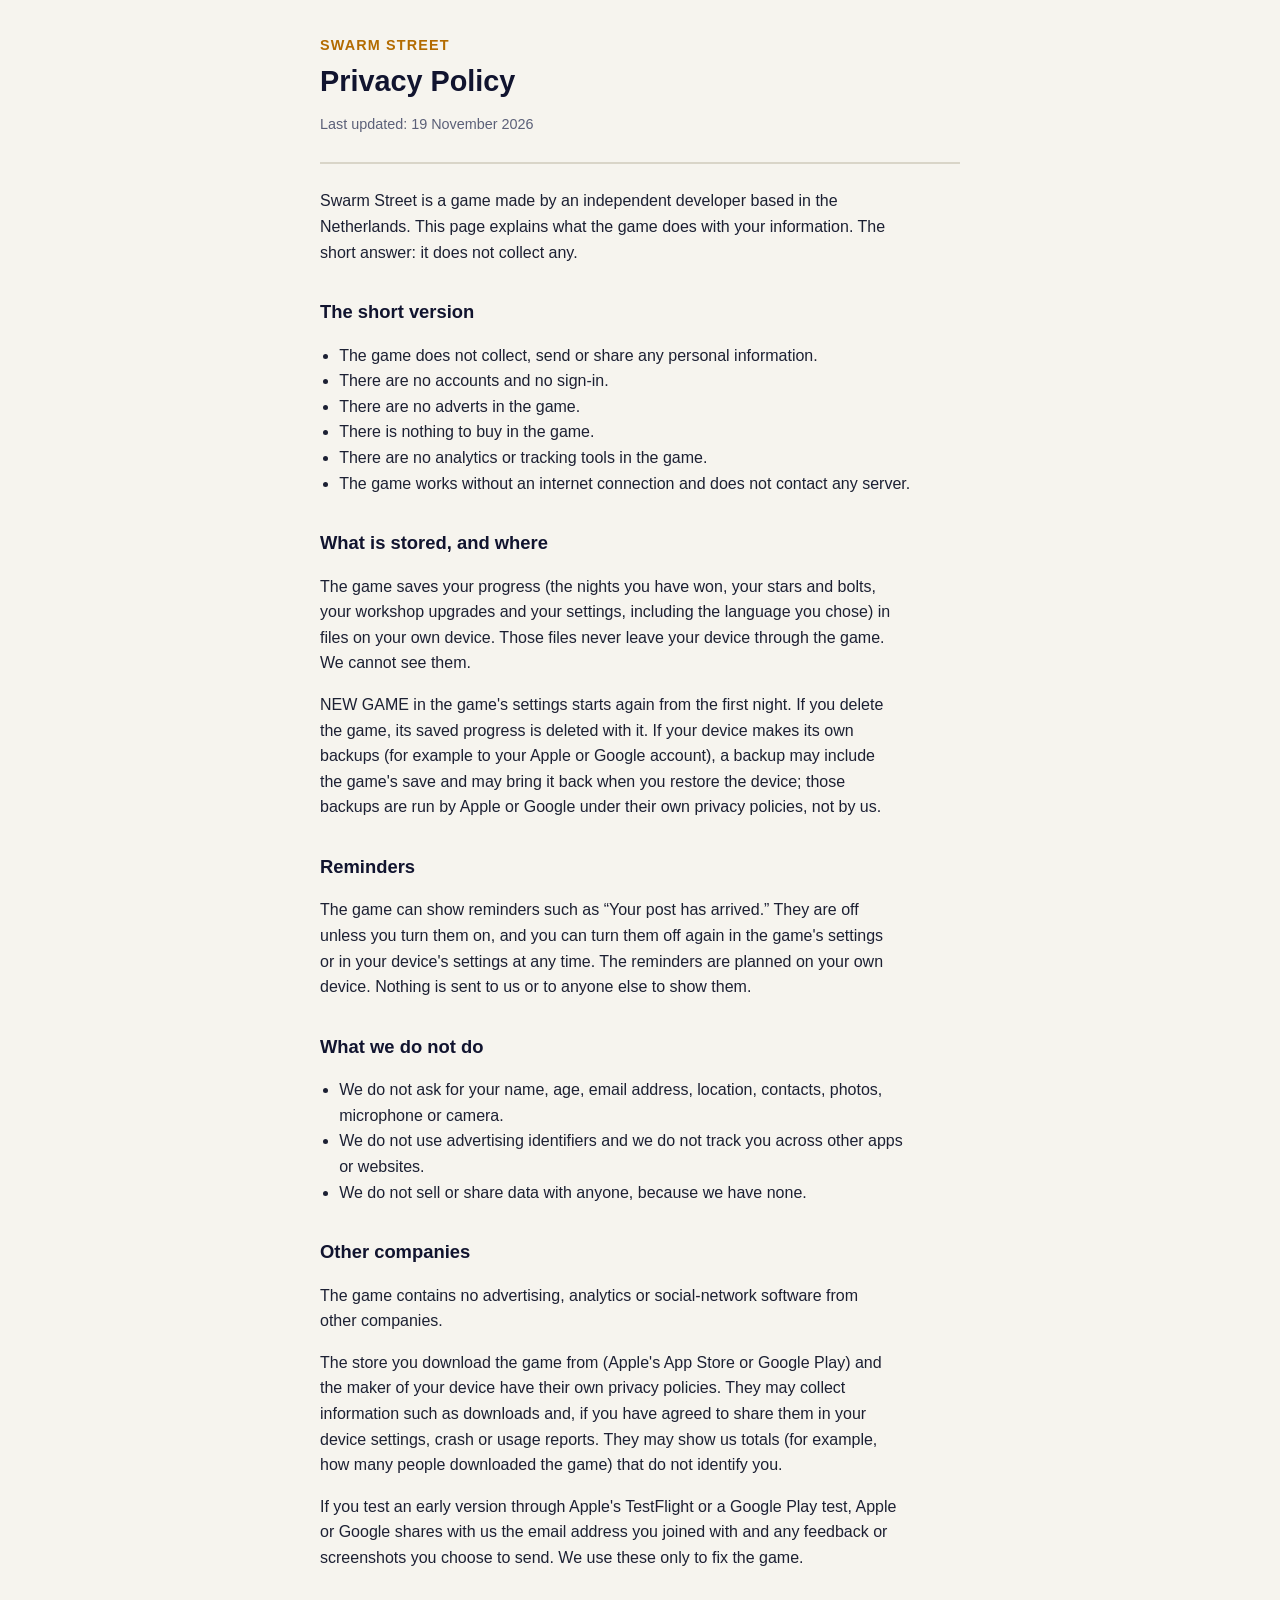
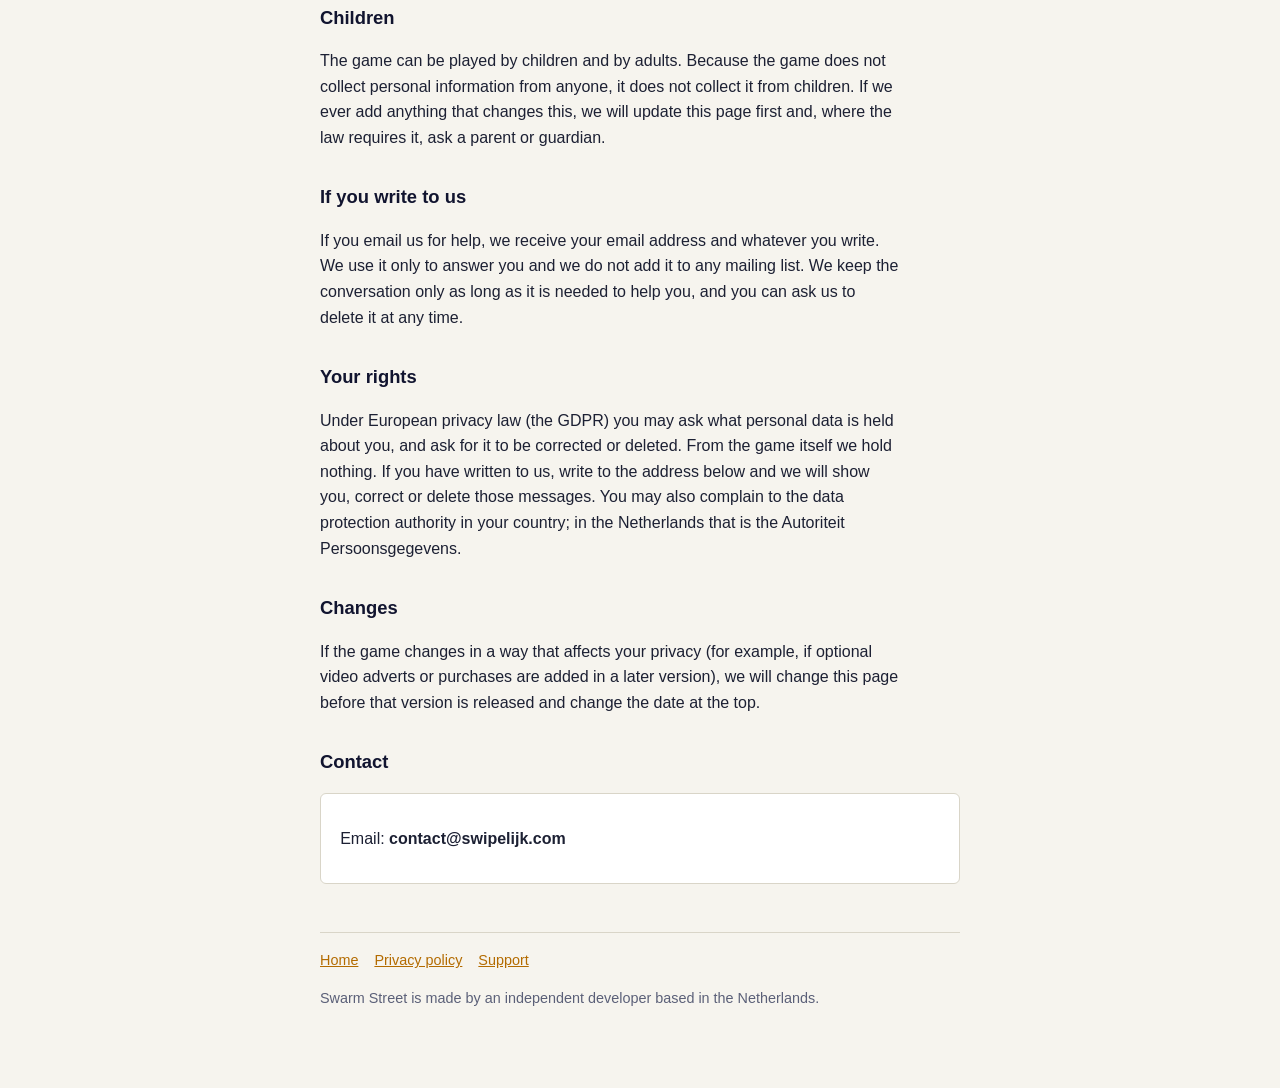
==== privacy/index.html @ 4a9d9e5a "Swarm Street: privacy policy and support pages Co-Authored-By: Claude Fable 5.2 <noreply@anthropic.c" ====
<!doctype html>
<html lang="en">
<head>
<meta charset="utf-8">
<meta name="viewport" content="width=device-width, initial-scale=1, viewport-fit=cover">
<title>Swarm Street: Privacy Policy</title>
<meta name="description" content="Privacy policy for the game Swarm Street. The game collects no personal information.">
<link rel="stylesheet" href="../style.css">
</head>
<body>
<main>
<header><a class="brand" href="../">Swarm Street</a>
<h1>Privacy Policy</h1>
<p class="meta">Last updated: 19 November 2026</p></header>
<p>Swarm Street is a game made by an independent developer based in the Netherlands. This page explains what the game does with your information. The short answer: it does not collect any.</p>

<h2>The short version</h2>
<ul>
<li>The game does not collect, send or share any personal information.</li>
<li>There are no accounts and no sign-in.</li>
<li>There are no adverts in the game.</li>
<li>There is nothing to buy in the game.</li>
<li>There are no analytics or tracking tools in the game.</li>
<li>The game works without an internet connection and does not contact any server.</li>
</ul>

<h2>What is stored, and where</h2>
<p>The game saves your progress (the nights you have won, your stars and bolts, your workshop upgrades and your settings, including the language you chose) in files on your own device. Those files never leave your device through the game. We cannot see them.</p>
<p>NEW GAME in the game's settings starts again from the first night. If you delete the game, its saved progress is deleted with it. If your device makes its own backups (for example to your Apple or Google account), a backup may include the game's save and may bring it back when you restore the device; those backups are run by Apple or Google under their own privacy policies, not by us.</p>

<h2>Reminders</h2>
<p>The game can show reminders such as &ldquo;Your post has arrived.&rdquo; They are off unless you turn them on, and you can turn them off again in the game's settings or in your device's settings at any time. The reminders are planned on your own device. Nothing is sent to us or to anyone else to show them.</p>

<h2>What we do not do</h2>
<ul>
<li>We do not ask for your name, age, email address, location, contacts, photos, microphone or camera.</li>
<li>We do not use advertising identifiers and we do not track you across other apps or websites.</li>
<li>We do not sell or share data with anyone, because we have none.</li>
</ul>

<h2>Other companies</h2>
<p>The game contains no advertising, analytics or social-network software from other companies.</p>
<p>The store you download the game from (Apple's App Store or Google Play) and the maker of your device have their own privacy policies. They may collect information such as downloads and, if you have agreed to share them in your device settings, crash or usage reports. They may show us totals (for example, how many people downloaded the game) that do not identify you.</p>
<p>If you test an early version through Apple's TestFlight or a Google Play test, Apple or Google shares with us the email address you joined with and any feedback or screenshots you choose to send. We use these only to fix the game.</p>

<h2>Children</h2>
<p>The game can be played by children and by adults. Because the game does not collect personal information from anyone, it does not collect it from children. If we ever add anything that changes this, we will update this page first and, where the law requires it, ask a parent or guardian.</p>

<h2>If you write to us</h2>
<p>If you email us for help, we receive your email address and whatever you write. We use it only to answer you and we do not add it to any mailing list. We keep the conversation only as long as it is needed to help you, and you can ask us to delete it at any time.</p>

<h2>Your rights</h2>
<p>Under European privacy law (the GDPR) you may ask what personal data is held about you, and ask for it to be corrected or deleted. From the game itself we hold nothing. If you have written to us, write to the address below and we will show you, correct or delete those messages. You may also complain to the data protection authority in your country; in the Netherlands that is the Autoriteit Persoonsgegevens.</p>

<h2>Changes</h2>
<p>If the game changes in a way that affects your privacy (for example, if optional video adverts or purchases are added in a later version), we will change this page before that version is released and change the date at the top.</p>

<h2>Contact</h2>
<div class="card"><p>Email: <span class="mail">contact@swipelijk.com</span></p></div>
<footer><nav><a href="../">Home</a><a href="../privacy/">Privacy policy</a><a href="../support/">Support</a></nav>
<p>Swarm Street is made by an independent developer based in the Netherlands.</p></footer>
</main>
</body>
</html>
---- style.css ----
:root{--bg:#f6f4ee;--fg:#1c2033;--muted:#5b6078;--card:#ffffff;--line:#d9d5c8;--accent:#b36b00;--head:#11142f}
@media (prefers-color-scheme:dark){:root{--bg:#11142f;--fg:#ece8dc;--muted:#a7abc4;--card:#191d40;--line:#313e6e;--accent:#fdbb02;--head:#ece8dc;color-scheme:dark}}
*{box-sizing:border-box}
body{margin:0;background:var(--bg);color:var(--fg);font:16px/1.6 -apple-system,BlinkMacSystemFont,"Segoe UI",Roboto,Helvetica,Arial,sans-serif}
main{max-width:42rem;margin:0 auto;padding:2rem max(1rem,env(safe-area-inset-right)) 4rem max(1rem,env(safe-area-inset-left))}
header{border-bottom:2px solid var(--line);margin-bottom:1.5rem;padding-bottom:.75rem}
.brand{font-weight:800;letter-spacing:.08em;text-transform:uppercase;color:var(--accent);text-decoration:none;font-size:.9rem}
h1{font-size:1.8rem;line-height:1.2;margin:.4rem 0 .2rem;color:var(--head);text-wrap:balance}
h2{font-size:1.15rem;margin:2rem 0 .4rem;color:var(--head)}
p,li{max-width:65ch}
ul{padding-left:1.2rem}
a{color:var(--accent)}
.meta{color:var(--muted);font-size:.9rem}
.card{background:var(--card);border:1px solid var(--line);border-radius:6px;padding:1rem 1.2rem;margin:1rem 0}
.mail{font-weight:700;user-select:all;word-break:break-all}
footer{margin-top:3rem;border-top:1px solid var(--line);padding-top:1rem;color:var(--muted);font-size:.9rem}
nav a{margin-right:1rem}
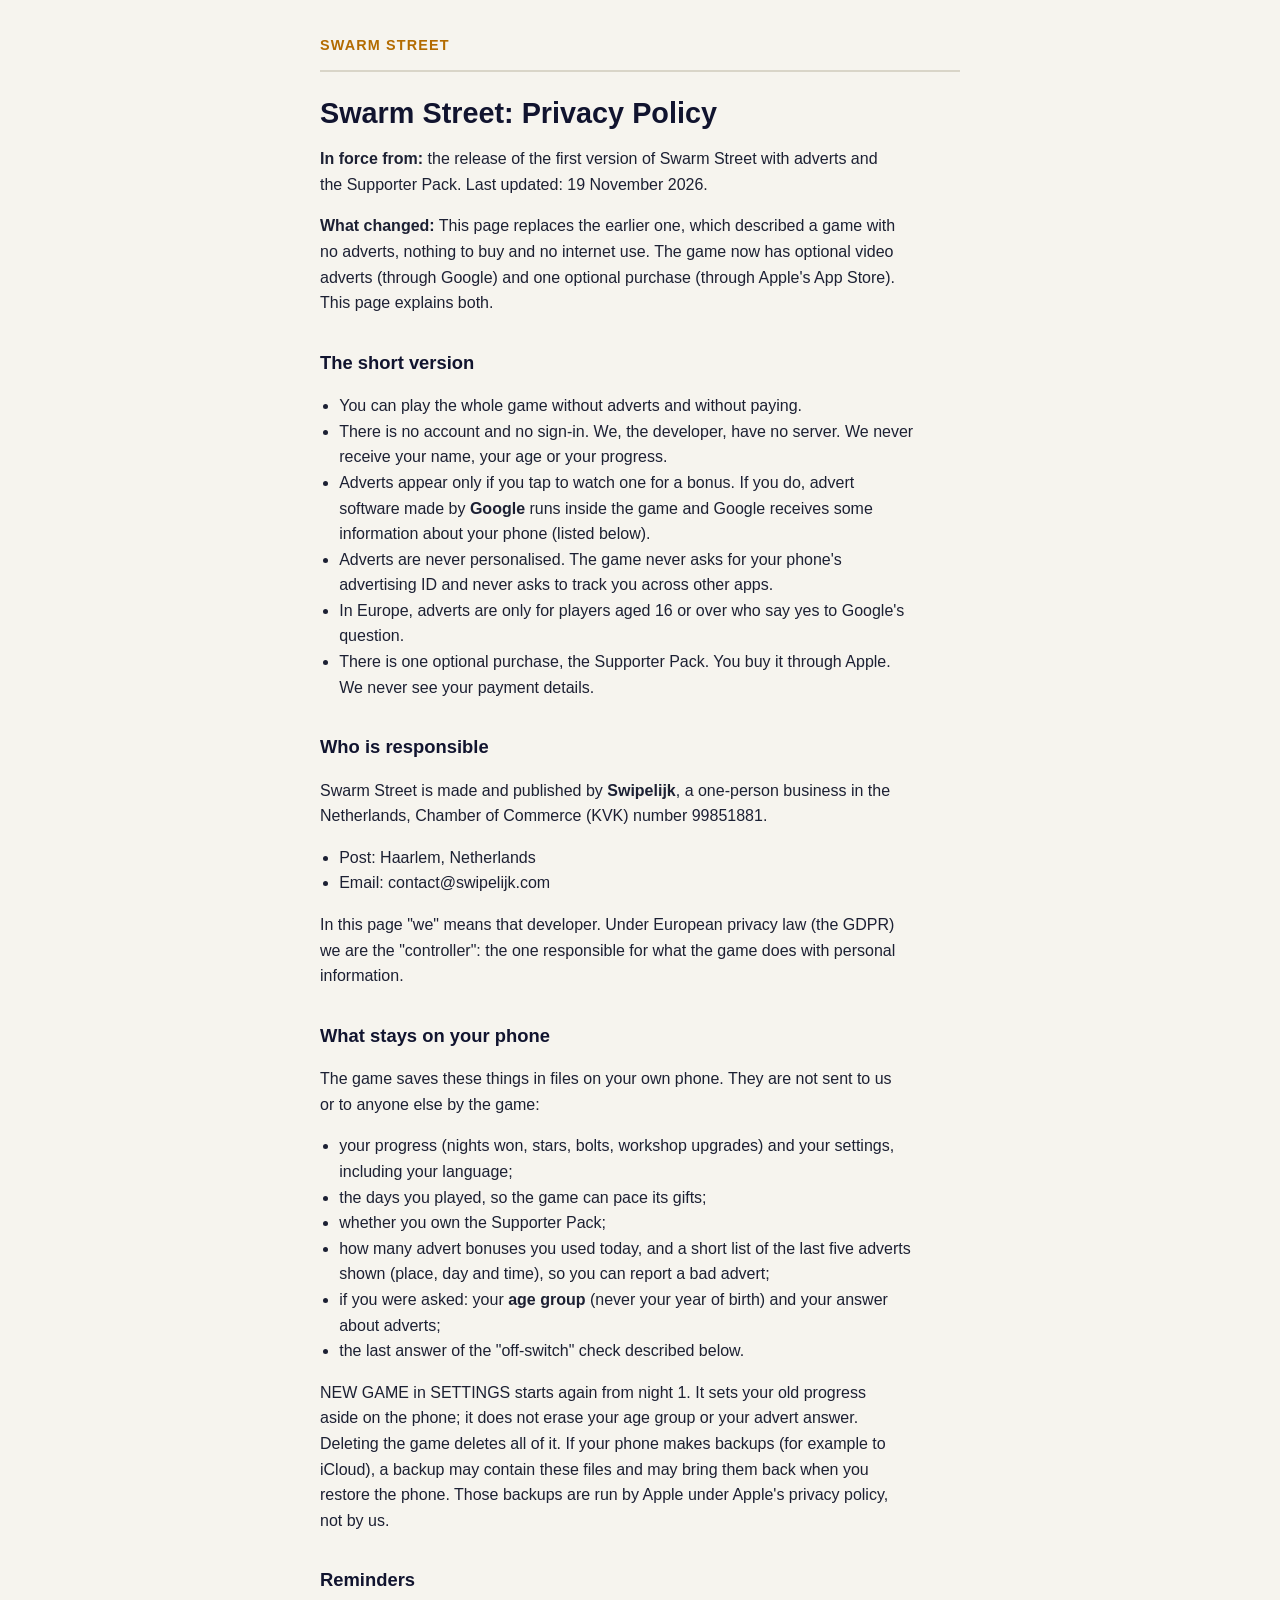
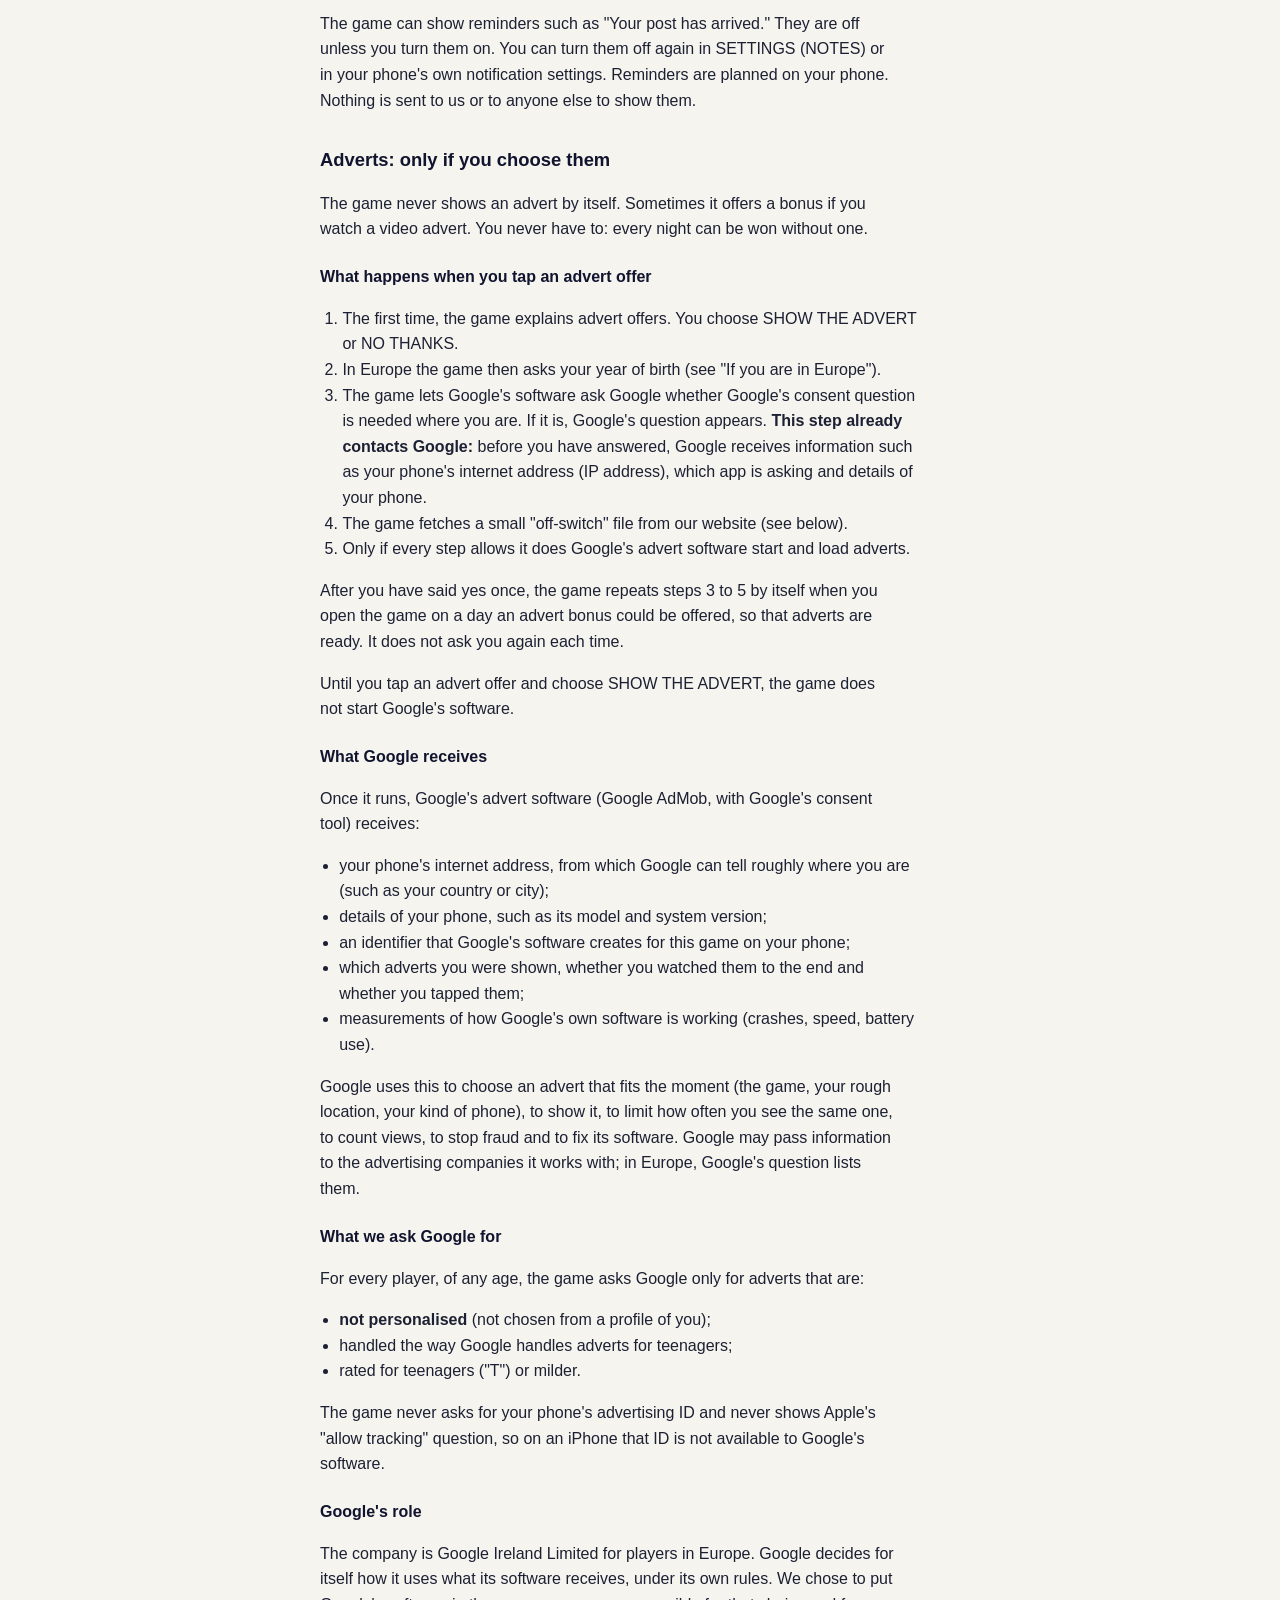
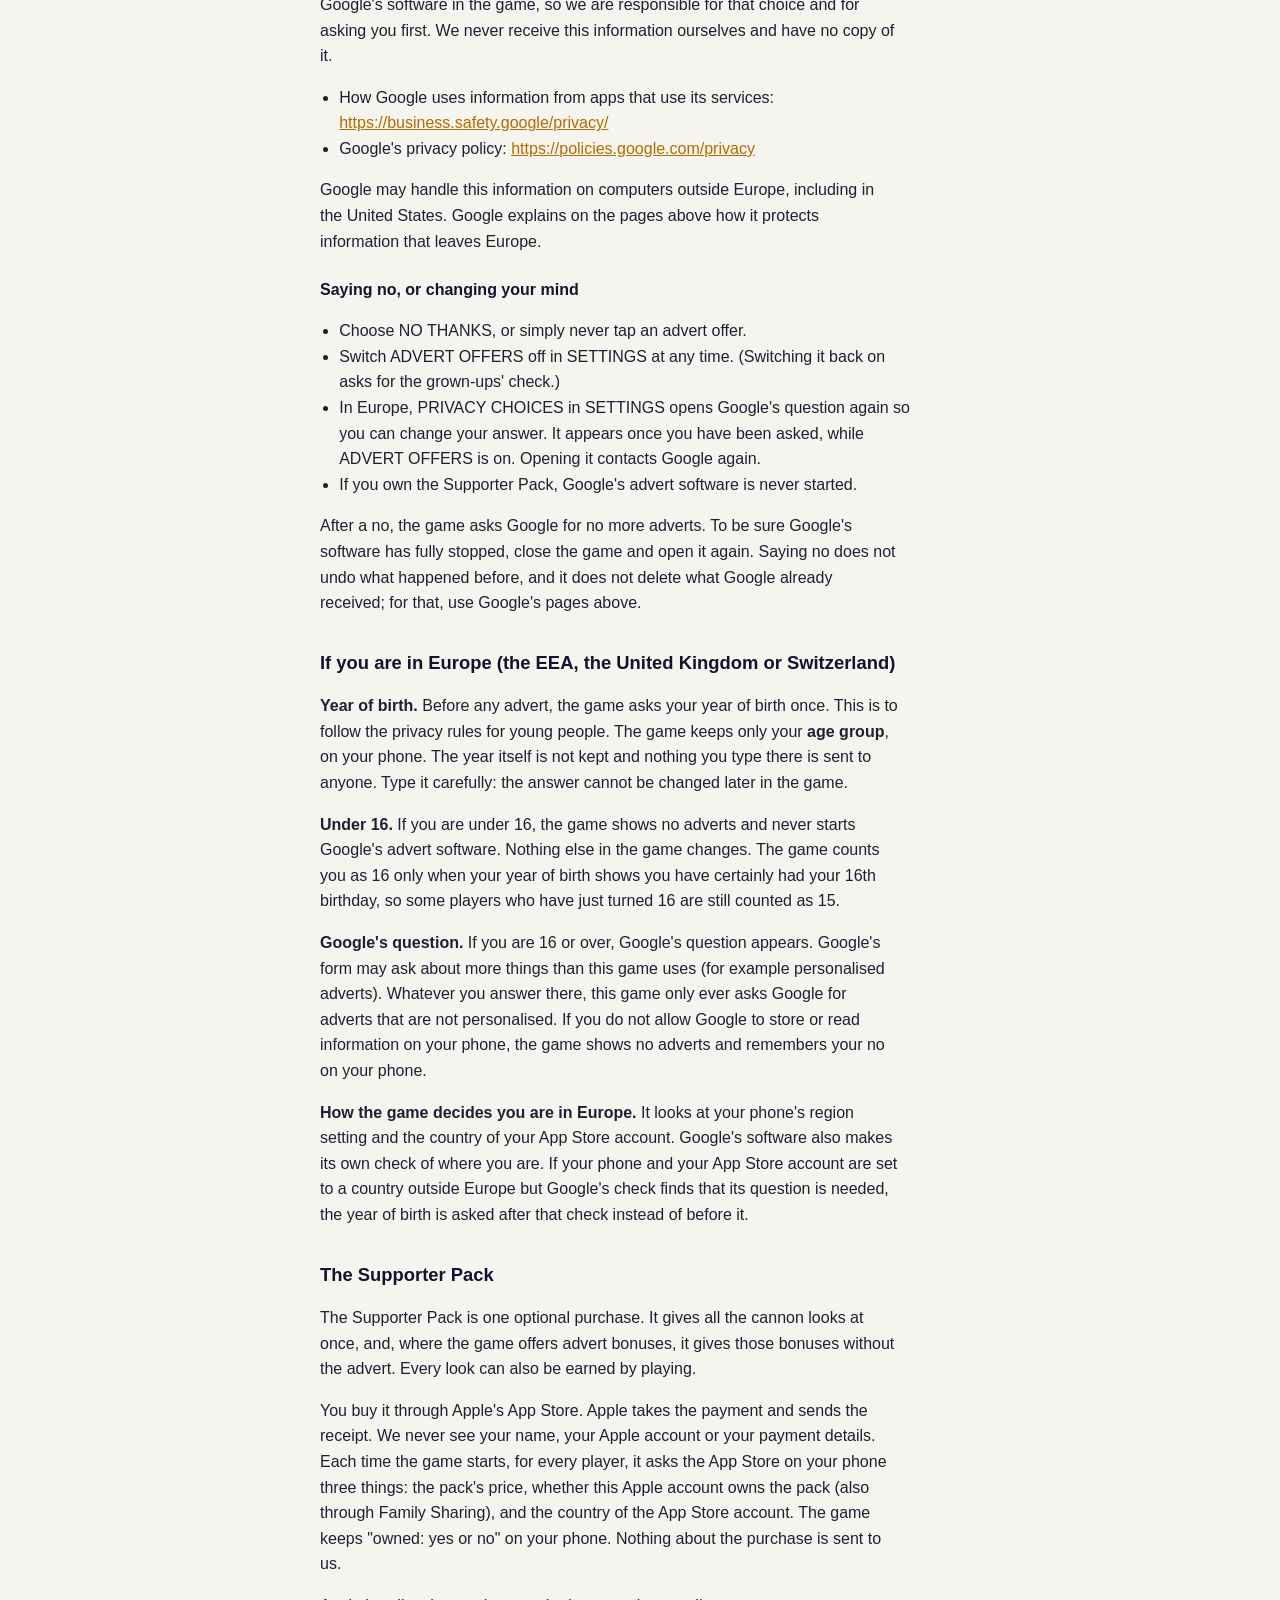
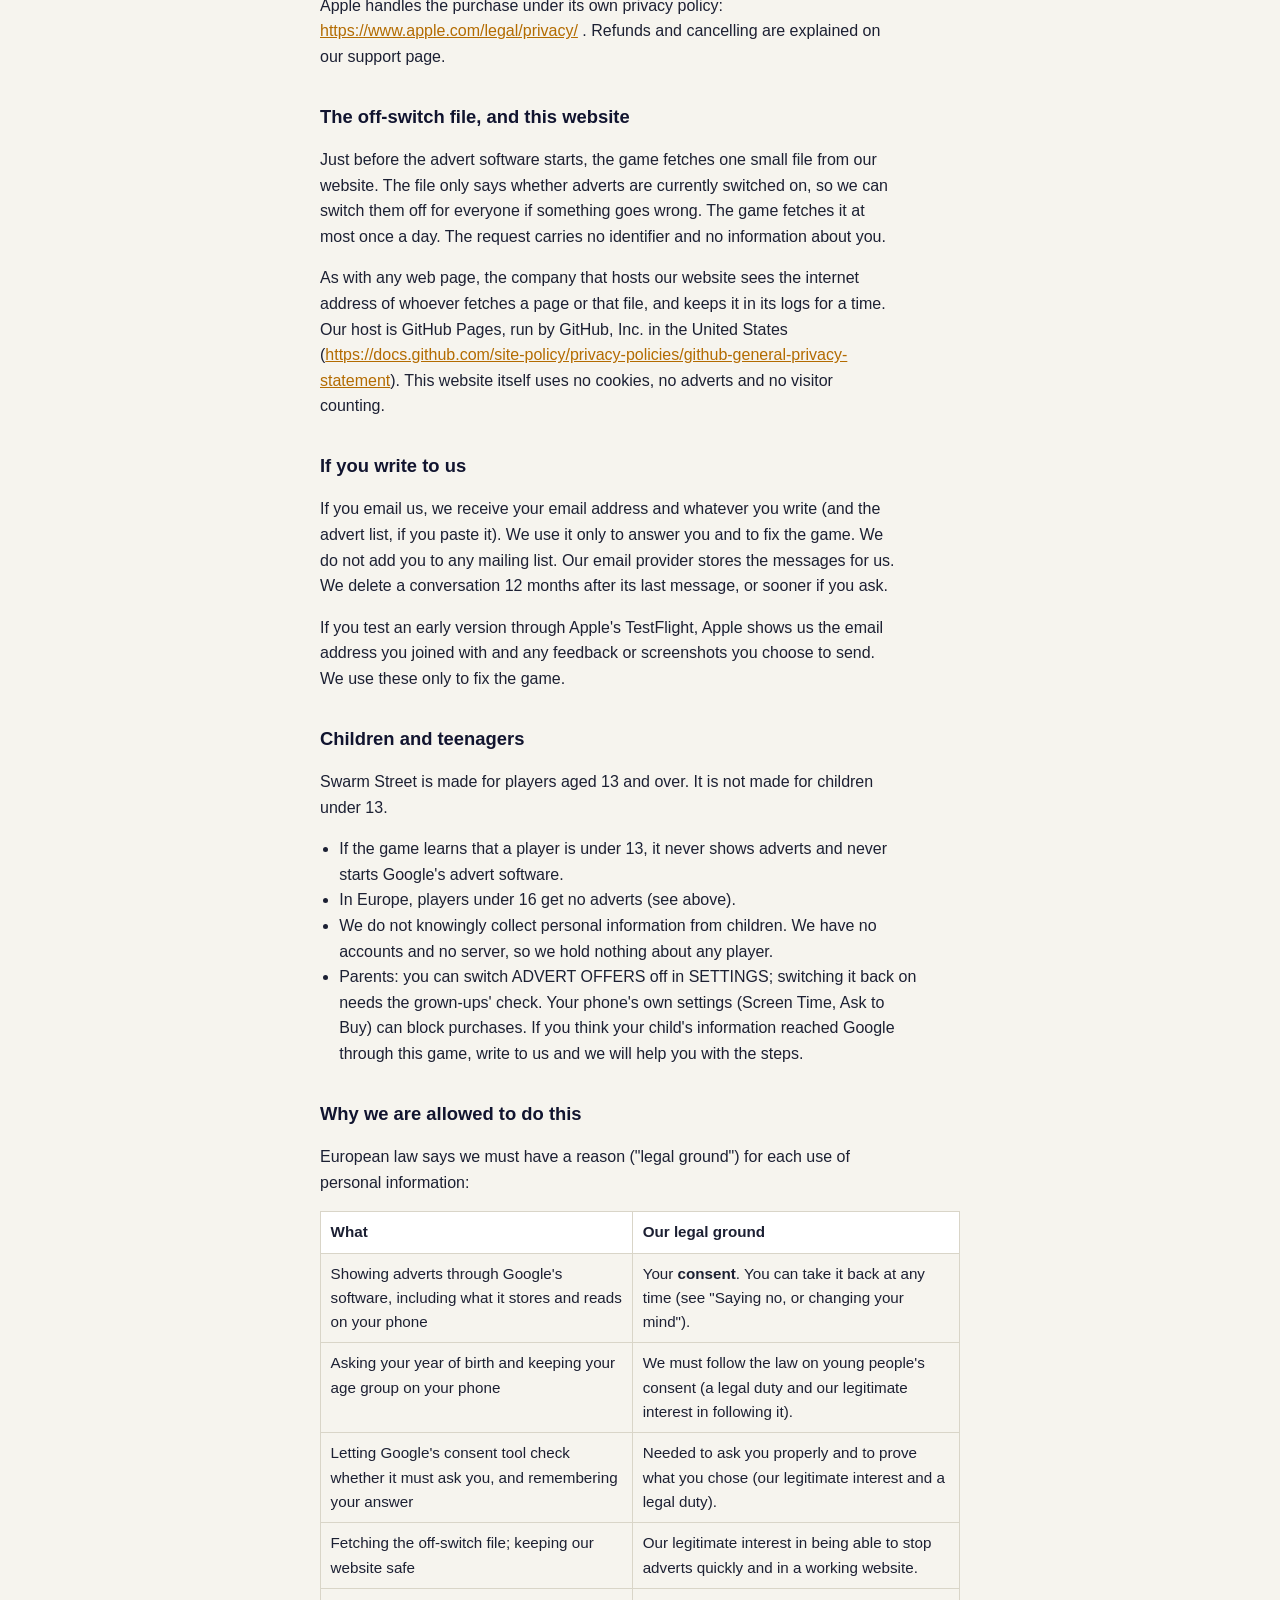
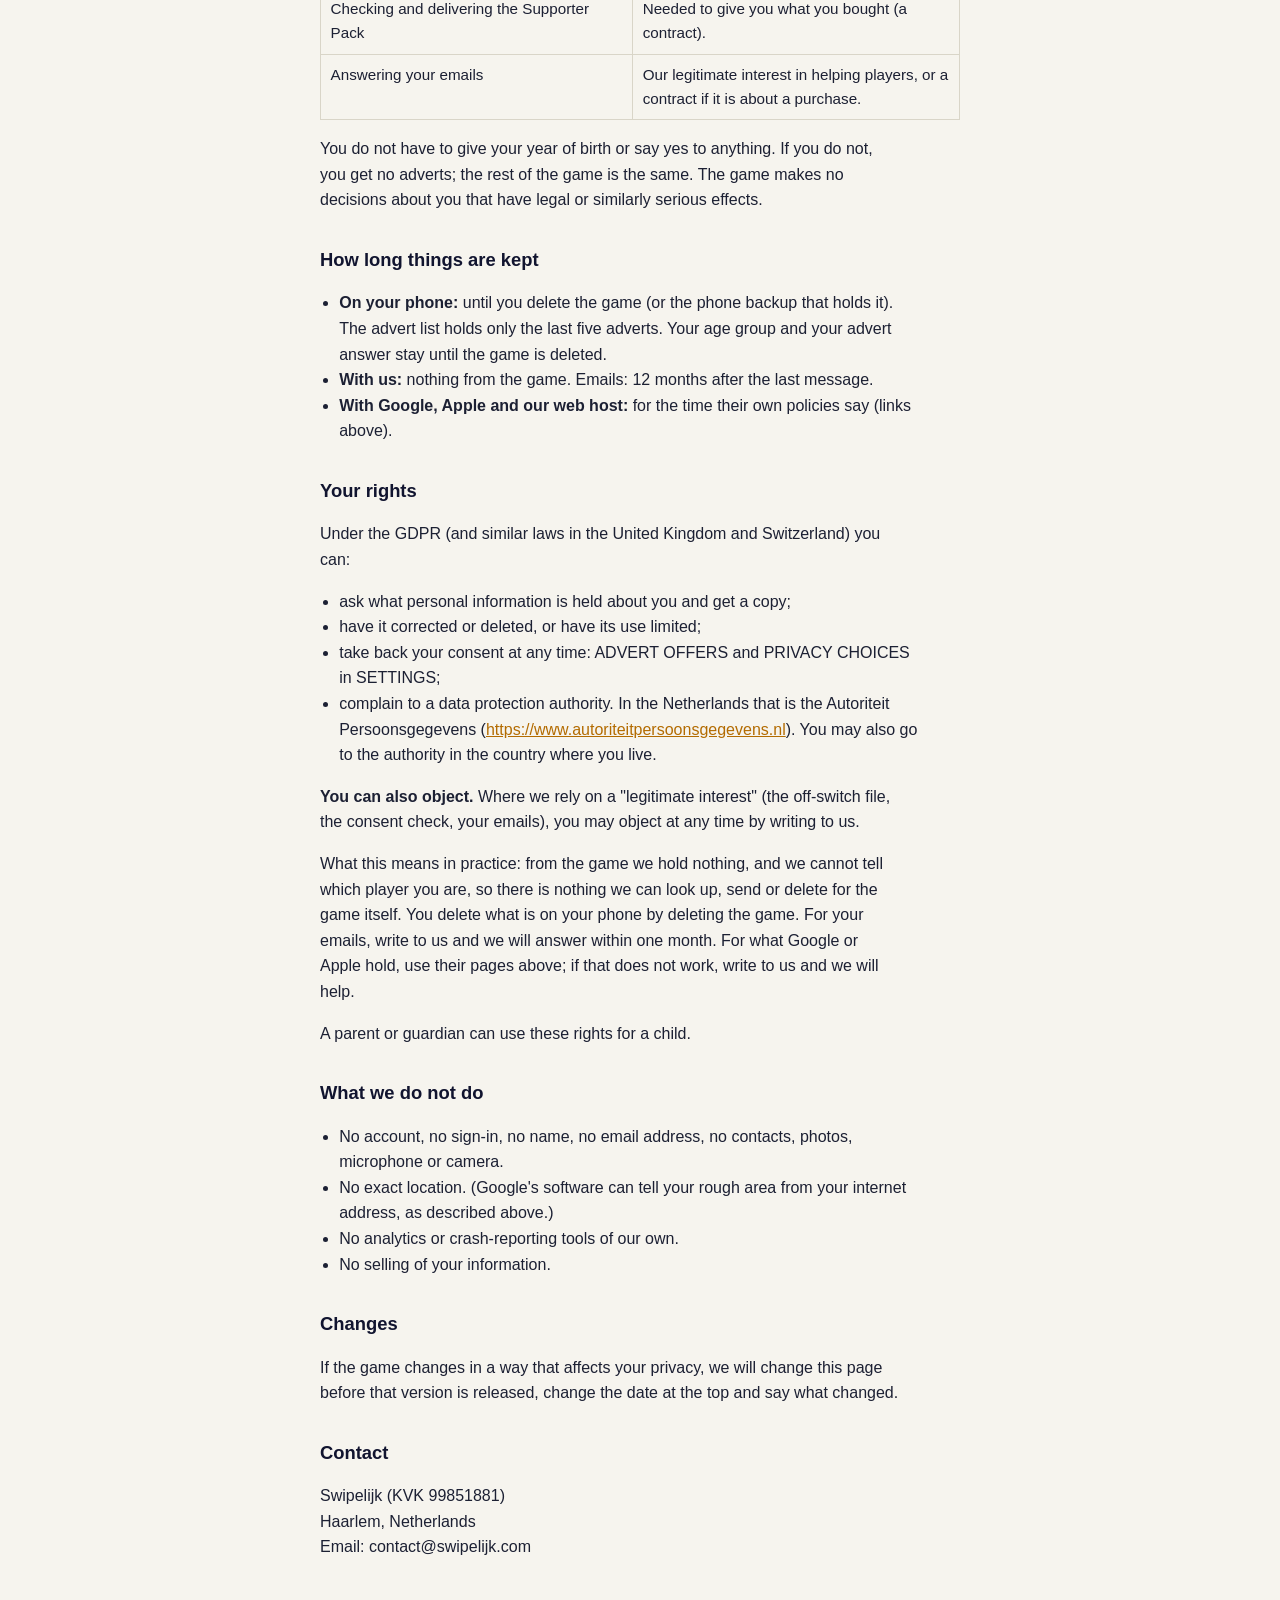
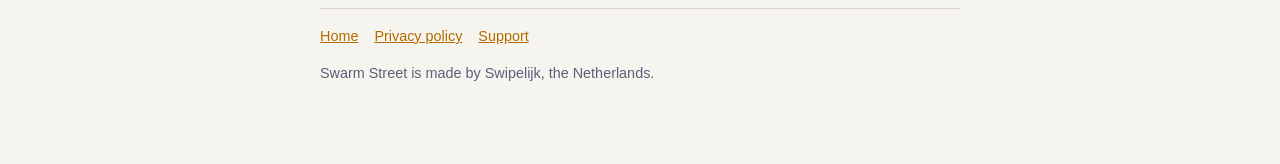
==== commit e724aa90: "Privacy policy and support page for the version with optional adverts and the Supporter Pack" ====
--- a/privacy/index.html
+++ b/privacy/index.html
@@ -4,61 +4,87 @@
 <meta charset="utf-8">
 <meta name="viewport" content="width=device-width, initial-scale=1, viewport-fit=cover">
 <title>Swarm Street: Privacy Policy</title>
-<meta name="description" content="Privacy policy for the game Swarm Street. The game collects no personal information.">
+<meta name="description" content="What Swarm Street does with information: optional adverts through Google, one optional purchase through Apple, and what stays on your phone.">
+<link rel="icon" href="../img/icon.png">
 <link rel="stylesheet" href="../style.css">
 </head>
 <body>
 <main>
-<header><a class="brand" href="../">Swarm Street</a>
-<h1>Privacy Policy</h1>
-<p class="meta">Last updated: 19 November 2026</p></header>
-<p>Swarm Street is a game made by an independent developer based in the Netherlands. This page explains what the game does with your information. The short answer: it does not collect any.</p>
-
+<header><a class="brand" href="../">Swarm Street</a></header>
+<h1>Swarm Street: Privacy Policy</h1>
+<p><strong>In force from:</strong> the release of the first version of Swarm Street with adverts and the Supporter Pack. Last updated: 19 November 2026.</p>
+<p><strong>What changed:</strong> This page replaces the earlier one, which described a game with no adverts, nothing to buy and no internet use. The game now has optional video adverts (through Google) and one optional purchase (through Apple's App Store). This page explains both.</p>
 <h2>The short version</h2>
-<ul>
-<li>The game does not collect, send or share any personal information.</li>
-<li>There are no accounts and no sign-in.</li>
-<li>There are no adverts in the game.</li>
-<li>There is nothing to buy in the game.</li>
-<li>There are no analytics or tracking tools in the game.</li>
-<li>The game works without an internet connection and does not contact any server.</li>
-</ul>
-
-<h2>What is stored, and where</h2>
-<p>The game saves your progress (the nights you have won, your stars and bolts, your workshop upgrades and your settings, including the language you chose) in files on your own device. Those files never leave your device through the game. We cannot see them.</p>
-<p>NEW GAME in the game's settings starts again from the first night. If you delete the game, its saved progress is deleted with it. If your device makes its own backups (for example to your Apple or Google account), a backup may include the game's save and may bring it back when you restore the device; those backups are run by Apple or Google under their own privacy policies, not by us.</p>
-
+<ul><li>You can play the whole game without adverts and without paying.</li><li>There is no account and no sign-in. We, the developer, have no server. We never receive your name, your age or your progress.</li><li>Adverts appear only if you tap to watch one for a bonus. If you do, advert software made by <strong>Google</strong> runs inside the game and Google receives some information about your phone (listed below).</li><li>Adverts are never personalised. The game never asks for your phone's advertising ID and never asks to track you across other apps.</li><li>In Europe, adverts are only for players aged 16 or over who say yes to Google's question.</li><li>There is one optional purchase, the Supporter Pack. You buy it through Apple. We never see your payment details.</li></ul>
+<h2>Who is responsible</h2>
+<p>Swarm Street is made and published by <strong>Swipelijk</strong>, a one-person business in the Netherlands, Chamber of Commerce (KVK) number 99851881.</p>
+<ul><li>Post: Haarlem, Netherlands</li><li>Email: contact@swipelijk.com</li></ul>
+<p>In this page "we" means that developer. Under European privacy law (the GDPR) we are the "controller": the one responsible for what the game does with personal information.</p>
+<h2>What stays on your phone</h2>
+<p>The game saves these things in files on your own phone. They are not sent to us or to anyone else by the game:</p>
+<ul><li>your progress (nights won, stars, bolts, workshop upgrades) and your settings, including your language;</li><li>the days you played, so the game can pace its gifts;</li><li>whether you own the Supporter Pack;</li><li>how many advert bonuses you used today, and a short list of the last five adverts shown (place, day and time), so you can report a bad advert;</li><li>if you were asked: your <strong>age group</strong> (never your year of birth) and your answer about adverts;</li><li>the last answer of the "off-switch" check described below.</li></ul>
+<p>NEW GAME in SETTINGS starts again from night 1. It sets your old progress aside on the phone; it does not erase your age group or your advert answer. Deleting the game deletes all of it. If your phone makes backups (for example to iCloud), a backup may contain these files and may bring them back when you restore the phone. Those backups are run by Apple under Apple's privacy policy, not by us.</p>
 <h2>Reminders</h2>
-<p>The game can show reminders such as &ldquo;Your post has arrived.&rdquo; They are off unless you turn them on, and you can turn them off again in the game's settings or in your device's settings at any time. The reminders are planned on your own device. Nothing is sent to us or to anyone else to show them.</p>
-
+<p>The game can show reminders such as "Your post has arrived." They are off unless you turn them on. You can turn them off again in SETTINGS (NOTES) or in your phone's own notification settings. Reminders are planned on your phone. Nothing is sent to us or to anyone else to show them.</p>
+<h2>Adverts: only if you choose them</h2>
+<p>The game never shows an advert by itself. Sometimes it offers a bonus if you watch a video advert. You never have to: every night can be won without one.</p>
+<h3>What happens when you tap an advert offer</h3>
+<ol><li>The first time, the game explains advert offers. You choose SHOW THE ADVERT or NO THANKS.</li><li>In Europe the game then asks your year of birth (see "If you are in Europe").</li><li>The game lets Google's software ask Google whether Google's consent question is needed where you are. If it is, Google's question appears. <strong>This step already contacts Google:</strong> before you have answered, Google receives information such as your phone's internet address (IP address), which app is asking and details of your phone.</li><li>The game fetches a small "off-switch" file from our website (see below).</li><li>Only if every step allows it does Google's advert software start and load adverts.</li></ol>
+<p>After you have said yes once, the game repeats steps 3 to 5 by itself when you open the game on a day an advert bonus could be offered, so that adverts are ready. It does not ask you again each time.</p>
+<p>Until you tap an advert offer and choose SHOW THE ADVERT, the game does not start Google's software.</p>
+<h3>What Google receives</h3>
+<p>Once it runs, Google's advert software (Google AdMob, with Google's consent tool) receives:</p>
+<ul><li>your phone's internet address, from which Google can tell roughly where you are (such as your country or city);</li><li>details of your phone, such as its model and system version;</li><li>an identifier that Google's software creates for this game on your phone;</li><li>which adverts you were shown, whether you watched them to the end and whether you tapped them;</li><li>measurements of how Google's own software is working (crashes, speed, battery use).</li></ul>
+<p>Google uses this to choose an advert that fits the moment (the game, your rough location, your kind of phone), to show it, to limit how often you see the same one, to count views, to stop fraud and to fix its software. Google may pass information to the advertising companies it works with; in Europe, Google's question lists them.</p>
+<h3>What we ask Google for</h3>
+<p>For every player, of any age, the game asks Google only for adverts that are:</p>
+<ul><li><strong>not personalised</strong> (not chosen from a profile of you);</li><li>handled the way Google handles adverts for teenagers;</li><li>rated for teenagers ("T") or milder.</li></ul>
+<p>The game never asks for your phone's advertising ID and never shows Apple's "allow tracking" question, so on an iPhone that ID is not available to Google's software.</p>
+<h3>Google's role</h3>
+<p>The company is Google Ireland Limited for players in Europe. Google decides for itself how it uses what its software receives, under its own rules. We chose to put Google's software in the game, so we are responsible for that choice and for asking you first. We never receive this information ourselves and have no copy of it.</p>
+<ul><li>How Google uses information from apps that use its services: <a href="https://business.safety.google/privacy/">https://business.safety.google/privacy/</a></li><li>Google's privacy policy: <a href="https://policies.google.com/privacy">https://policies.google.com/privacy</a></li></ul>
+<p>Google may handle this information on computers outside Europe, including in the United States. Google explains on the pages above how it protects information that leaves Europe.</p>
+<h3>Saying no, or changing your mind</h3>
+<ul><li>Choose NO THANKS, or simply never tap an advert offer.</li><li>Switch ADVERT OFFERS off in SETTINGS at any time. (Switching it back on asks for the grown-ups' check.)</li><li>In Europe, PRIVACY CHOICES in SETTINGS opens Google's question again so you can change your answer. It appears once you have been asked, while ADVERT OFFERS is on. Opening it contacts Google again.</li><li>If you own the Supporter Pack, Google's advert software is never started.</li></ul>
+<p>After a no, the game asks Google for no more adverts. To be sure Google's software has fully stopped, close the game and open it again. Saying no does not undo what happened before, and it does not delete what Google already received; for that, use Google's pages above.</p>
+<h2>If you are in Europe (the EEA, the United Kingdom or Switzerland)</h2>
+<p><strong>Year of birth.</strong> Before any advert, the game asks your year of birth once. This is to follow the privacy rules for young people. The game keeps only your <strong>age group</strong>, on your phone. The year itself is not kept and nothing you type there is sent to anyone. Type it carefully: the answer cannot be changed later in the game.</p>
+<p><strong>Under 16.</strong> If you are under 16, the game shows no adverts and never starts Google's advert software. Nothing else in the game changes. The game counts you as 16 only when your year of birth shows you have certainly had your 16th birthday, so some players who have just turned 16 are still counted as 15.</p>
+<p><strong>Google's question.</strong> If you are 16 or over, Google's question appears. Google's form may ask about more things than this game uses (for example personalised adverts). Whatever you answer there, this game only ever asks Google for adverts that are not personalised. If you do not allow Google to store or read information on your phone, the game shows no adverts and remembers your no on your phone.</p>
+<p><strong>How the game decides you are in Europe.</strong> It looks at your phone's region setting and the country of your App Store account. Google's software also makes its own check of where you are. If your phone and your App Store account are set to a country outside Europe but Google's check finds that its question is needed, the year of birth is asked after that check instead of before it.</p>
+<h2>The Supporter Pack</h2>
+<p>The Supporter Pack is one optional purchase. It gives all the cannon looks at once, and, where the game offers advert bonuses, it gives those bonuses without the advert. Every look can also be earned by playing.</p>
+<p>You buy it through Apple's App Store. Apple takes the payment and sends the receipt. We never see your name, your Apple account or your payment details. Each time the game starts, for every player, it asks the App Store on your phone three things: the pack's price, whether this Apple account owns the pack (also through Family Sharing), and the country of the App Store account. The game keeps "owned: yes or no" on your phone. Nothing about the purchase is sent to us.</p>
+<p>Apple handles the purchase under its own privacy policy: <a href="https://www.apple.com/legal/privacy/">https://www.apple.com/legal/privacy/</a> . Refunds and cancelling are explained on our support page.</p>
+<h2>The off-switch file, and this website</h2>
+<p>Just before the advert software starts, the game fetches one small file from our website. The file only says whether adverts are currently switched on, so we can switch them off for everyone if something goes wrong. The game fetches it at most once a day. The request carries no identifier and no information about you.</p>
+<p>As with any web page, the company that hosts our website sees the internet address of whoever fetches a page or that file, and keeps it in its logs for a time. Our host is GitHub Pages, run by GitHub, Inc. in the United States (<a href="https://docs.github.com/site-policy/privacy-policies/github-general-privacy-statement">https://docs.github.com/site-policy/privacy-policies/github-general-privacy-statement</a>). This website itself uses no cookies, no adverts and no visitor counting.</p>
+<h2>If you write to us</h2>
+<p>If you email us, we receive your email address and whatever you write (and the advert list, if you paste it). We use it only to answer you and to fix the game. We do not add you to any mailing list. Our email provider stores the messages for us. We delete a conversation 12 months after its last message, or sooner if you ask.</p>
+<p>If you test an early version through Apple's TestFlight, Apple shows us the email address you joined with and any feedback or screenshots you choose to send. We use these only to fix the game.</p>
+<h2>Children and teenagers</h2>
+<p>Swarm Street is made for players aged 13 and over. It is not made for children under 13.</p>
+<ul><li>If the game learns that a player is under 13, it never shows adverts and never starts Google's advert software.</li><li>In Europe, players under 16 get no adverts (see above).</li><li>We do not knowingly collect personal information from children. We have no accounts and no server, so we hold nothing about any player.</li><li>Parents: you can switch ADVERT OFFERS off in SETTINGS; switching it back on needs the grown-ups' check. Your phone's own settings (Screen Time, Ask to Buy) can block purchases. If you think your child's information reached Google through this game, write to us and we will help you with the steps.</li></ul>
+<h2>Why we are allowed to do this</h2>
+<p>European law says we must have a reason ("legal ground") for each use of personal information:</p>
+<div class="tablewrap"><table><thead><tr><th>What</th><th>Our legal ground</th></tr></thead><tbody><tr><td>Showing adverts through Google's software, including what it stores and reads on your phone</td><td>Your <strong>consent</strong>. You can take it back at any time (see "Saying no, or changing your mind").</td></tr><tr><td>Asking your year of birth and keeping your age group on your phone</td><td>We must follow the law on young people's consent (a legal duty and our legitimate interest in following it).</td></tr><tr><td>Letting Google's consent tool check whether it must ask you, and remembering your answer</td><td>Needed to ask you properly and to prove what you chose (our legitimate interest and a legal duty).</td></tr><tr><td>Fetching the off-switch file; keeping our website safe</td><td>Our legitimate interest in being able to stop adverts quickly and in a working website.</td></tr><tr><td>Checking and delivering the Supporter Pack</td><td>Needed to give you what you bought (a contract).</td></tr><tr><td>Answering your emails</td><td>Our legitimate interest in helping players, or a contract if it is about a purchase.</td></tr></tbody></table></div>
+<p>You do not have to give your year of birth or say yes to anything. If you do not, you get no adverts; the rest of the game is the same. The game makes no decisions about you that have legal or similarly serious effects.</p>
+<h2>How long things are kept</h2>
+<ul><li><strong>On your phone:</strong> until you delete the game (or the phone backup that holds it). The advert list holds only the last five adverts. Your age group and your advert answer stay until the game is deleted.</li><li><strong>With us:</strong> nothing from the game. Emails: 12 months after the last message.</li><li><strong>With Google, Apple and our web host:</strong> for the time their own policies say (links above).</li></ul>
+<h2>Your rights</h2>
+<p>Under the GDPR (and similar laws in the United Kingdom and Switzerland) you can:</p>
+<ul><li>ask what personal information is held about you and get a copy;</li><li>have it corrected or deleted, or have its use limited;</li><li>take back your consent at any time: ADVERT OFFERS and PRIVACY CHOICES in SETTINGS;</li><li>complain to a data protection authority. In the Netherlands that is the Autoriteit Persoonsgegevens (<a href="https://www.autoriteitpersoonsgegevens.nl">https://www.autoriteitpersoonsgegevens.nl</a>). You may also go to the authority in the country where you live.</li></ul>
+<p><strong>You can also object.</strong> Where we rely on a "legitimate interest" (the off-switch file, the consent check, your emails), you may object at any time by writing to us.</p>
+<p>What this means in practice: from the game we hold nothing, and we cannot tell which player you are, so there is nothing we can look up, send or delete for the game itself. You delete what is on your phone by deleting the game. For your emails, write to us and we will answer within one month. For what Google or Apple hold, use their pages above; if that does not work, write to us and we will help.</p>
+<p>A parent or guardian can use these rights for a child.</p>
 <h2>What we do not do</h2>
-<ul>
-<li>We do not ask for your name, age, email address, location, contacts, photos, microphone or camera.</li>
-<li>We do not use advertising identifiers and we do not track you across other apps or websites.</li>
-<li>We do not sell or share data with anyone, because we have none.</li>
-</ul>
-
-<h2>Other companies</h2>
-<p>The game contains no advertising, analytics or social-network software from other companies.</p>
-<p>The store you download the game from (Apple's App Store or Google Play) and the maker of your device have their own privacy policies. They may collect information such as downloads and, if you have agreed to share them in your device settings, crash or usage reports. They may show us totals (for example, how many people downloaded the game) that do not identify you.</p>
-<p>If you test an early version through Apple's TestFlight or a Google Play test, Apple or Google shares with us the email address you joined with and any feedback or screenshots you choose to send. We use these only to fix the game.</p>
-
-<h2>Children</h2>
-<p>The game can be played by children and by adults. Because the game does not collect personal information from anyone, it does not collect it from children. If we ever add anything that changes this, we will update this page first and, where the law requires it, ask a parent or guardian.</p>
-
-<h2>If you write to us</h2>
-<p>If you email us for help, we receive your email address and whatever you write. We use it only to answer you and we do not add it to any mailing list. We keep the conversation only as long as it is needed to help you, and you can ask us to delete it at any time.</p>
-
-<h2>Your rights</h2>
-<p>Under European privacy law (the GDPR) you may ask what personal data is held about you, and ask for it to be corrected or deleted. From the game itself we hold nothing. If you have written to us, write to the address below and we will show you, correct or delete those messages. You may also complain to the data protection authority in your country; in the Netherlands that is the Autoriteit Persoonsgegevens.</p>
-
+<ul><li>No account, no sign-in, no name, no email address, no contacts, photos, microphone or camera.</li><li>No exact location. (Google's software can tell your rough area from your internet address, as described above.)</li><li>No analytics or crash-reporting tools of our own.</li><li>No selling of your information.</li></ul>
 <h2>Changes</h2>
-<p>If the game changes in a way that affects your privacy (for example, if optional video adverts or purchases are added in a later version), we will change this page before that version is released and change the date at the top.</p>
-
+<p>If the game changes in a way that affects your privacy, we will change this page before that version is released, change the date at the top and say what changed.</p>
 <h2>Contact</h2>
-<div class="card"><p>Email: <span class="mail">contact@swipelijk.com</span></p></div>
+<p>Swipelijk (KVK 99851881)<br>Haarlem, Netherlands<br>Email: contact@swipelijk.com</p>
 <footer><nav><a href="../">Home</a><a href="../privacy/">Privacy policy</a><a href="../support/">Support</a></nav>
-<p>Swarm Street is made by an independent developer based in the Netherlands.</p></footer>
+<p>Swarm Street is made by Swipelijk, the Netherlands.</p></footer>
 </main>
 </body>
 </html>
--- a/style.css
+++ b/style.css
@@ -15,3 +15,9 @@
 .mail{font-weight:700;user-select:all;word-break:break-all}
 footer{margin-top:3rem;border-top:1px solid var(--line);padding-top:1rem;color:var(--muted);font-size:.9rem}
 nav a{margin-right:1rem}
+h3{font-size:1rem;margin:1.4rem 0 .3rem;color:var(--head)}
+.tablewrap{overflow-x:auto;margin:1rem 0}
+table{border-collapse:collapse;width:100%;font-size:.95rem}
+th,td{border:1px solid var(--line);padding:.5rem .6rem;text-align:left;vertical-align:top}
+th{background:var(--card)}
+ol{padding-left:1.4rem}
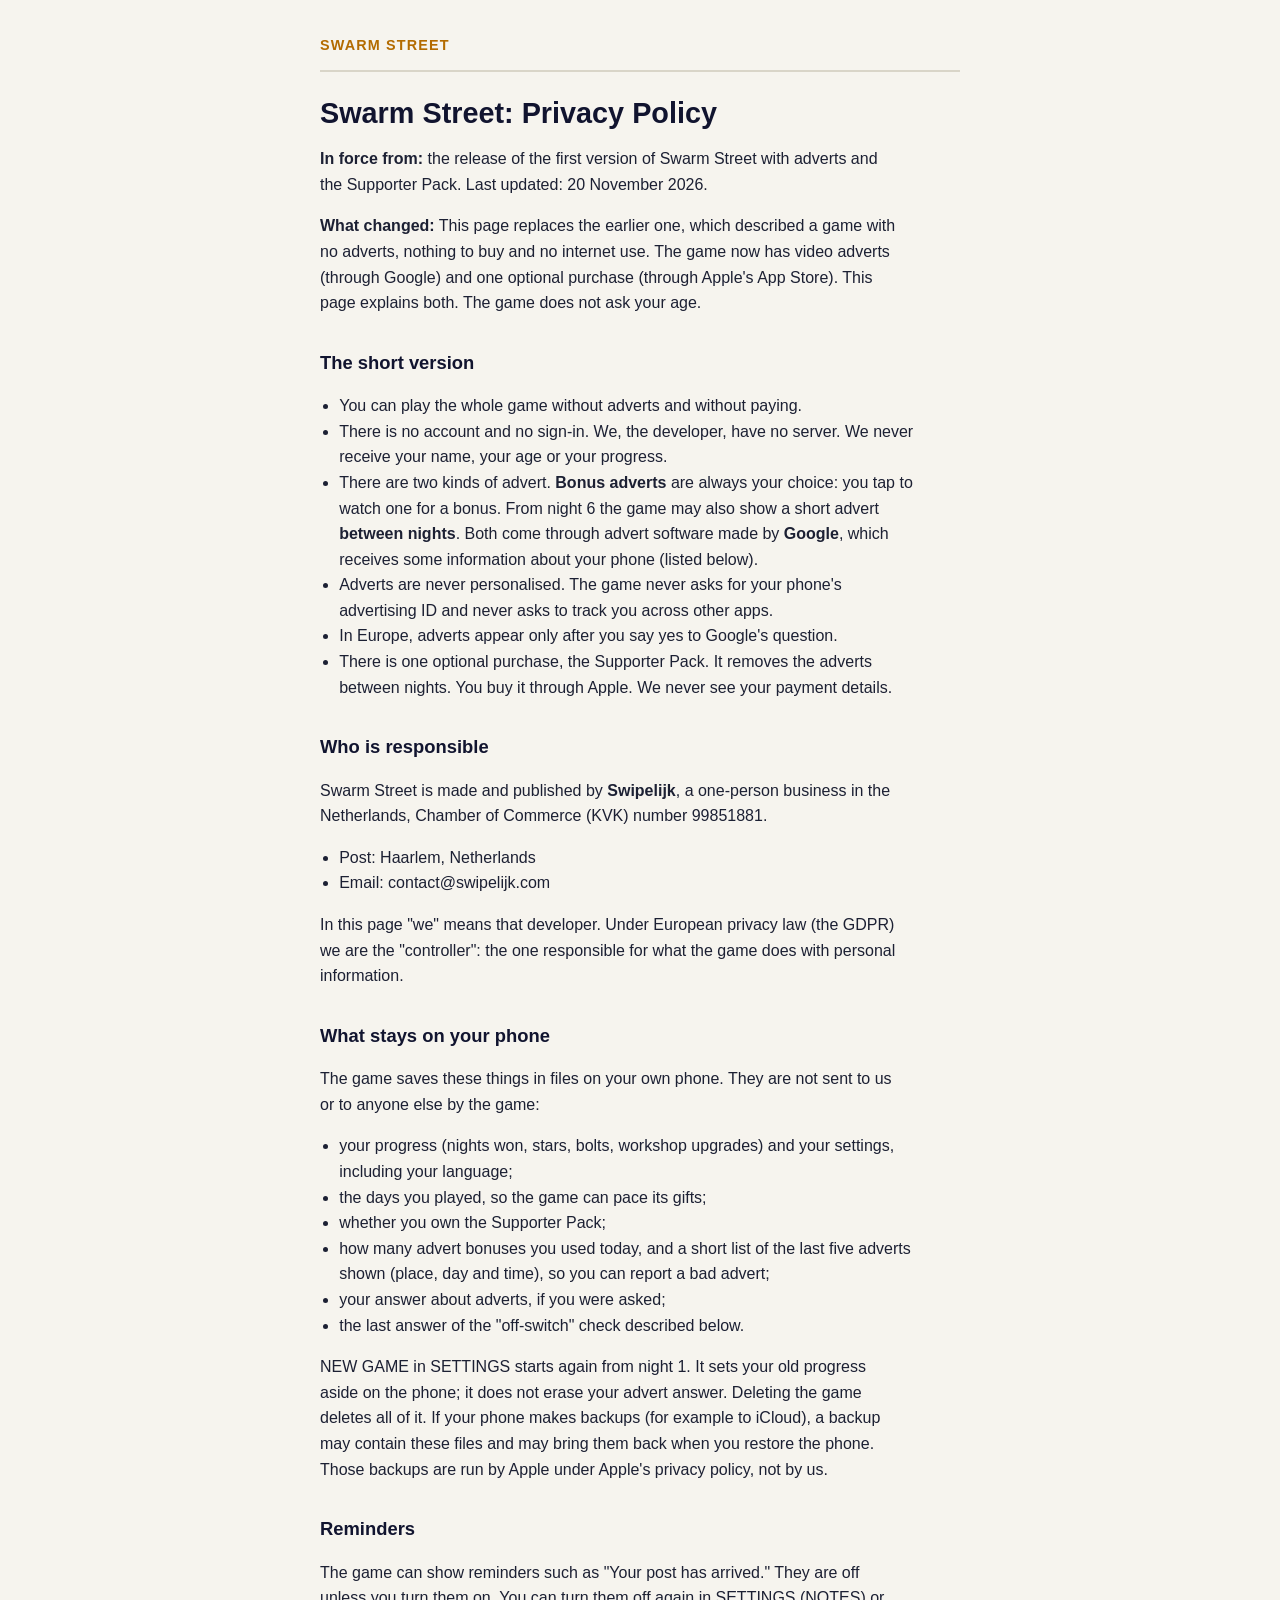
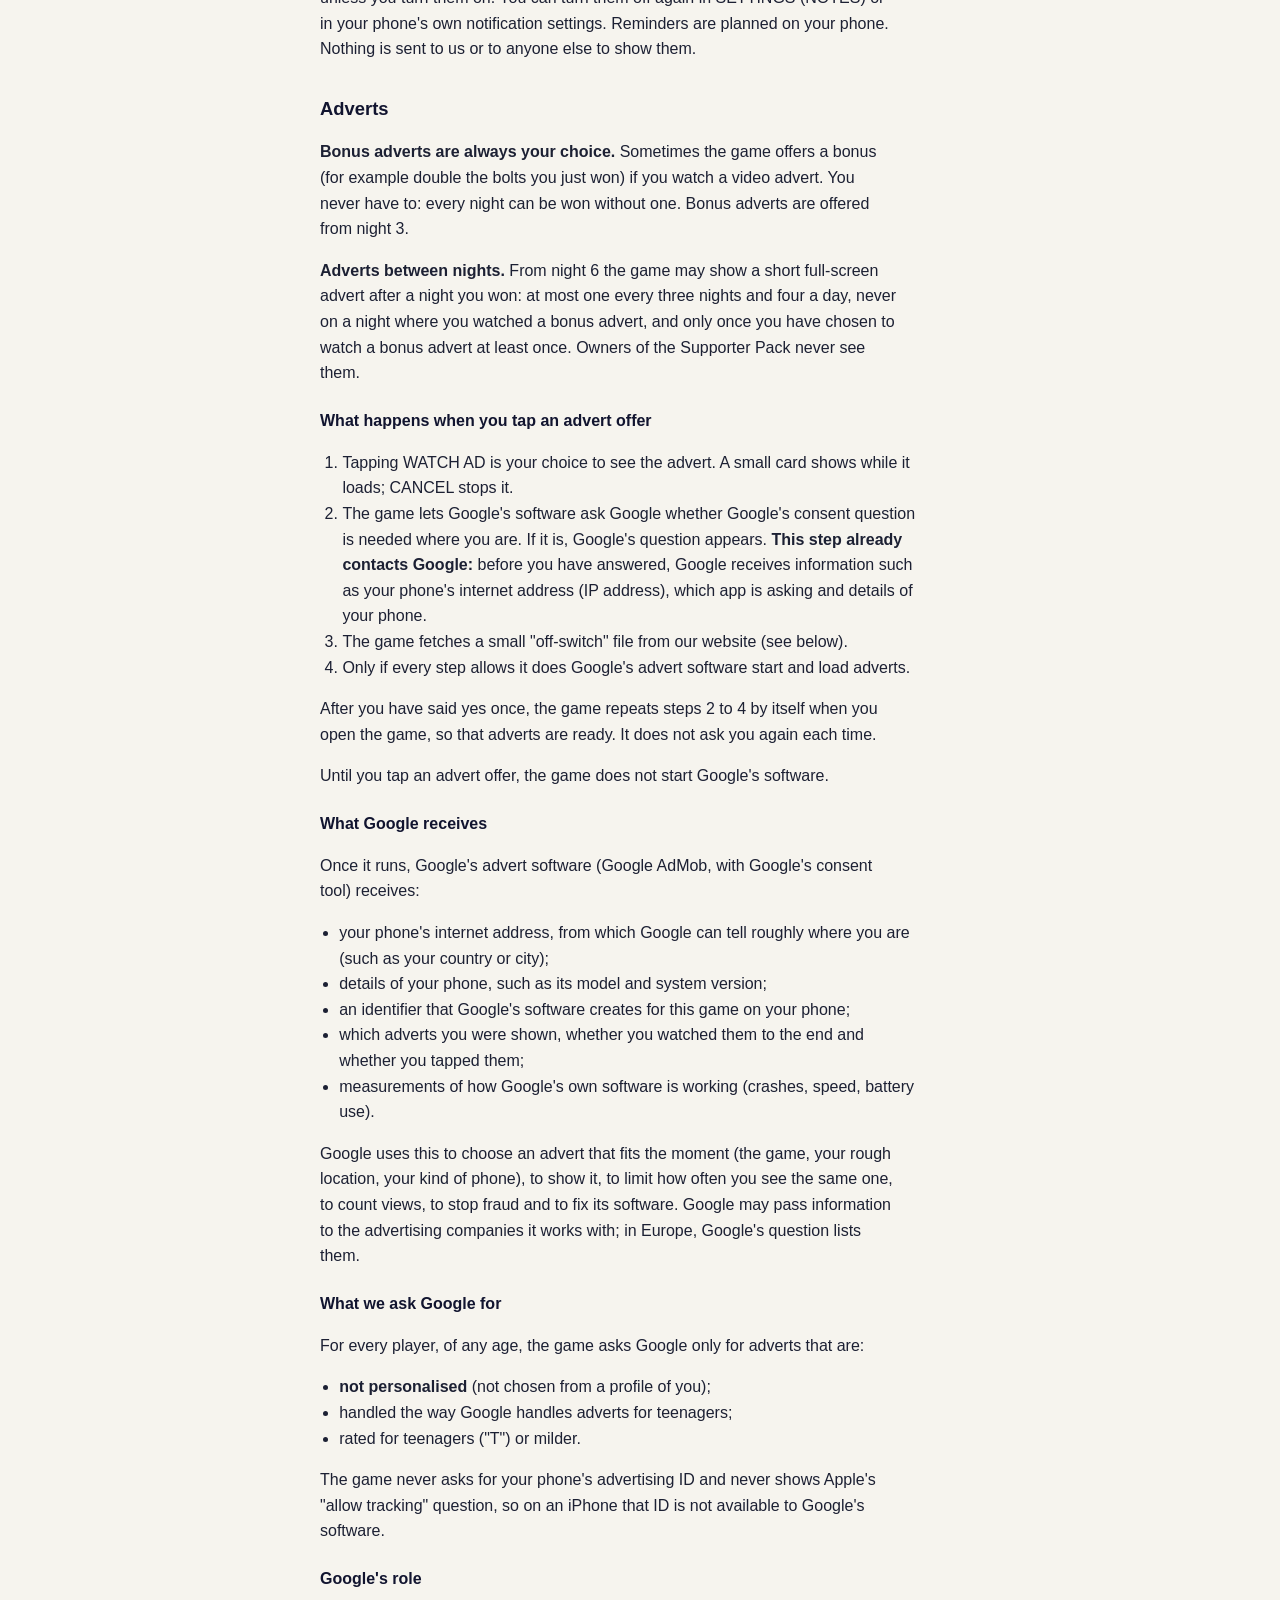
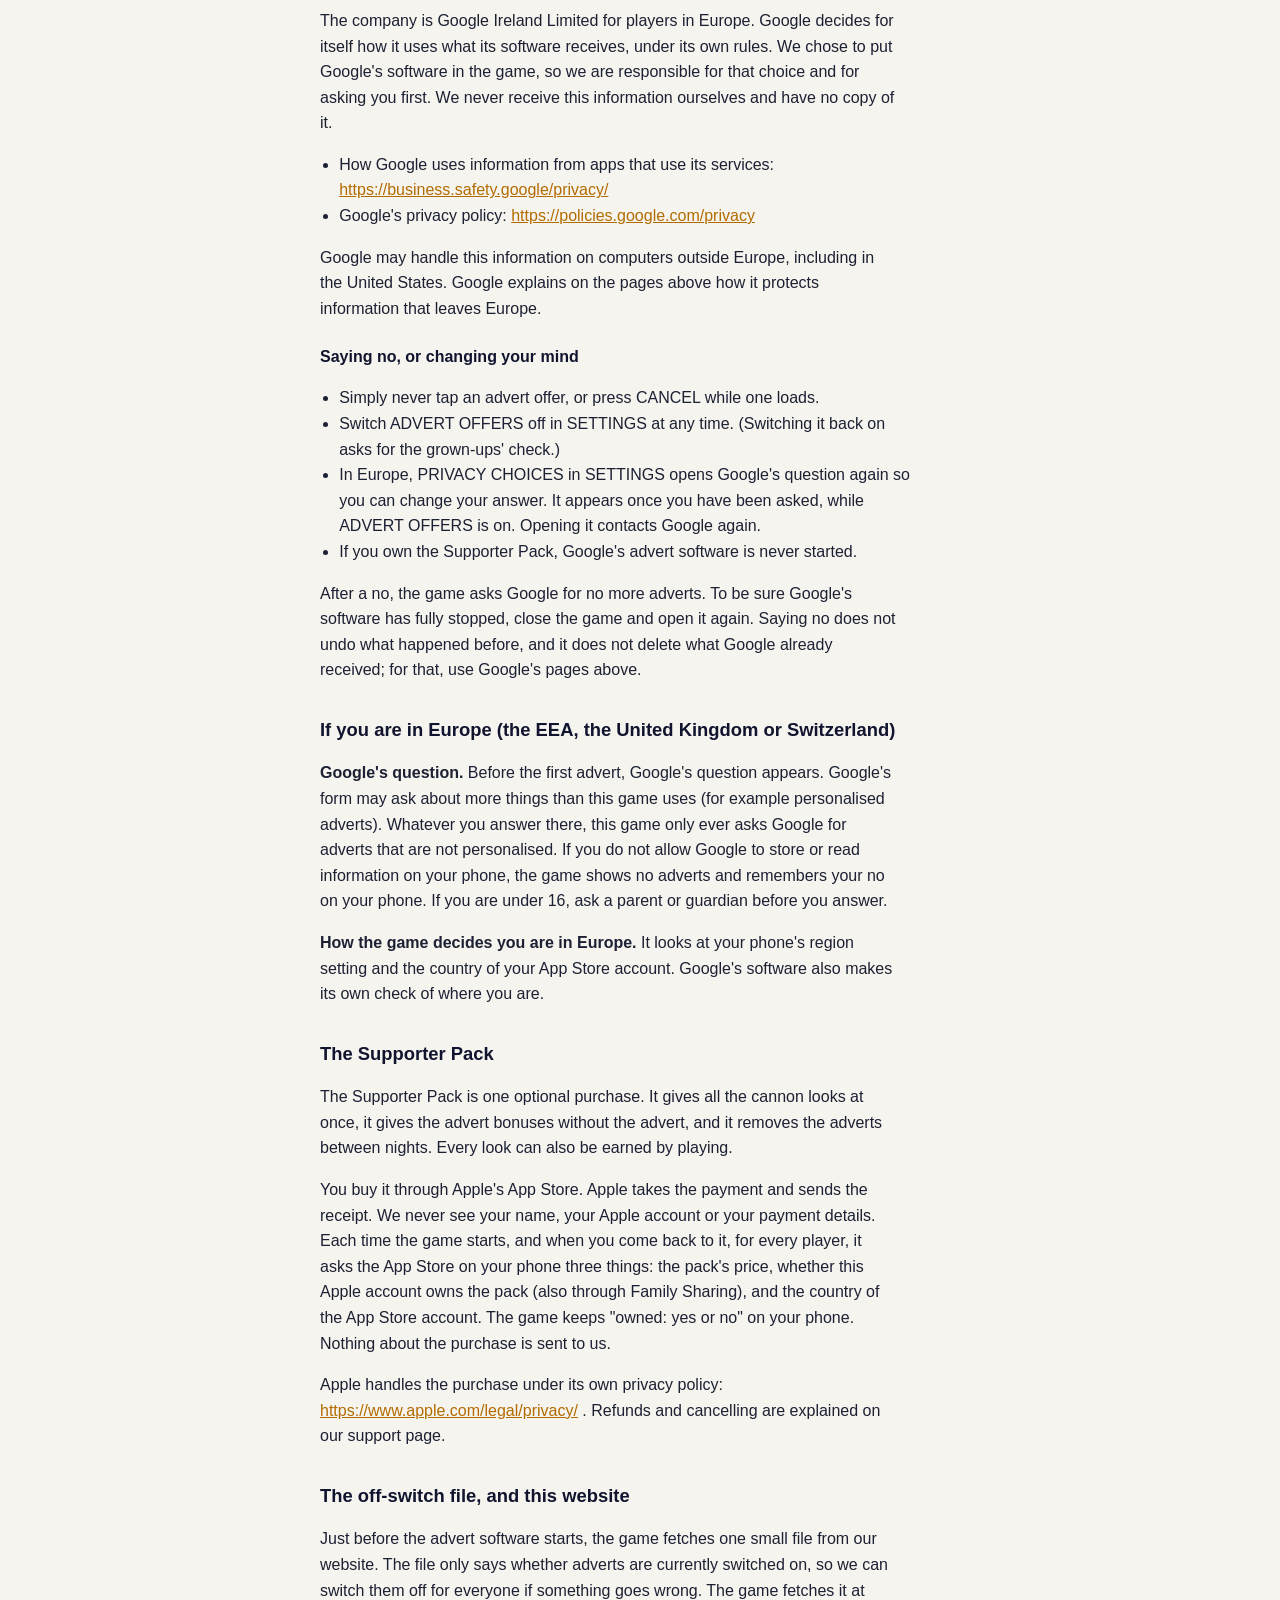
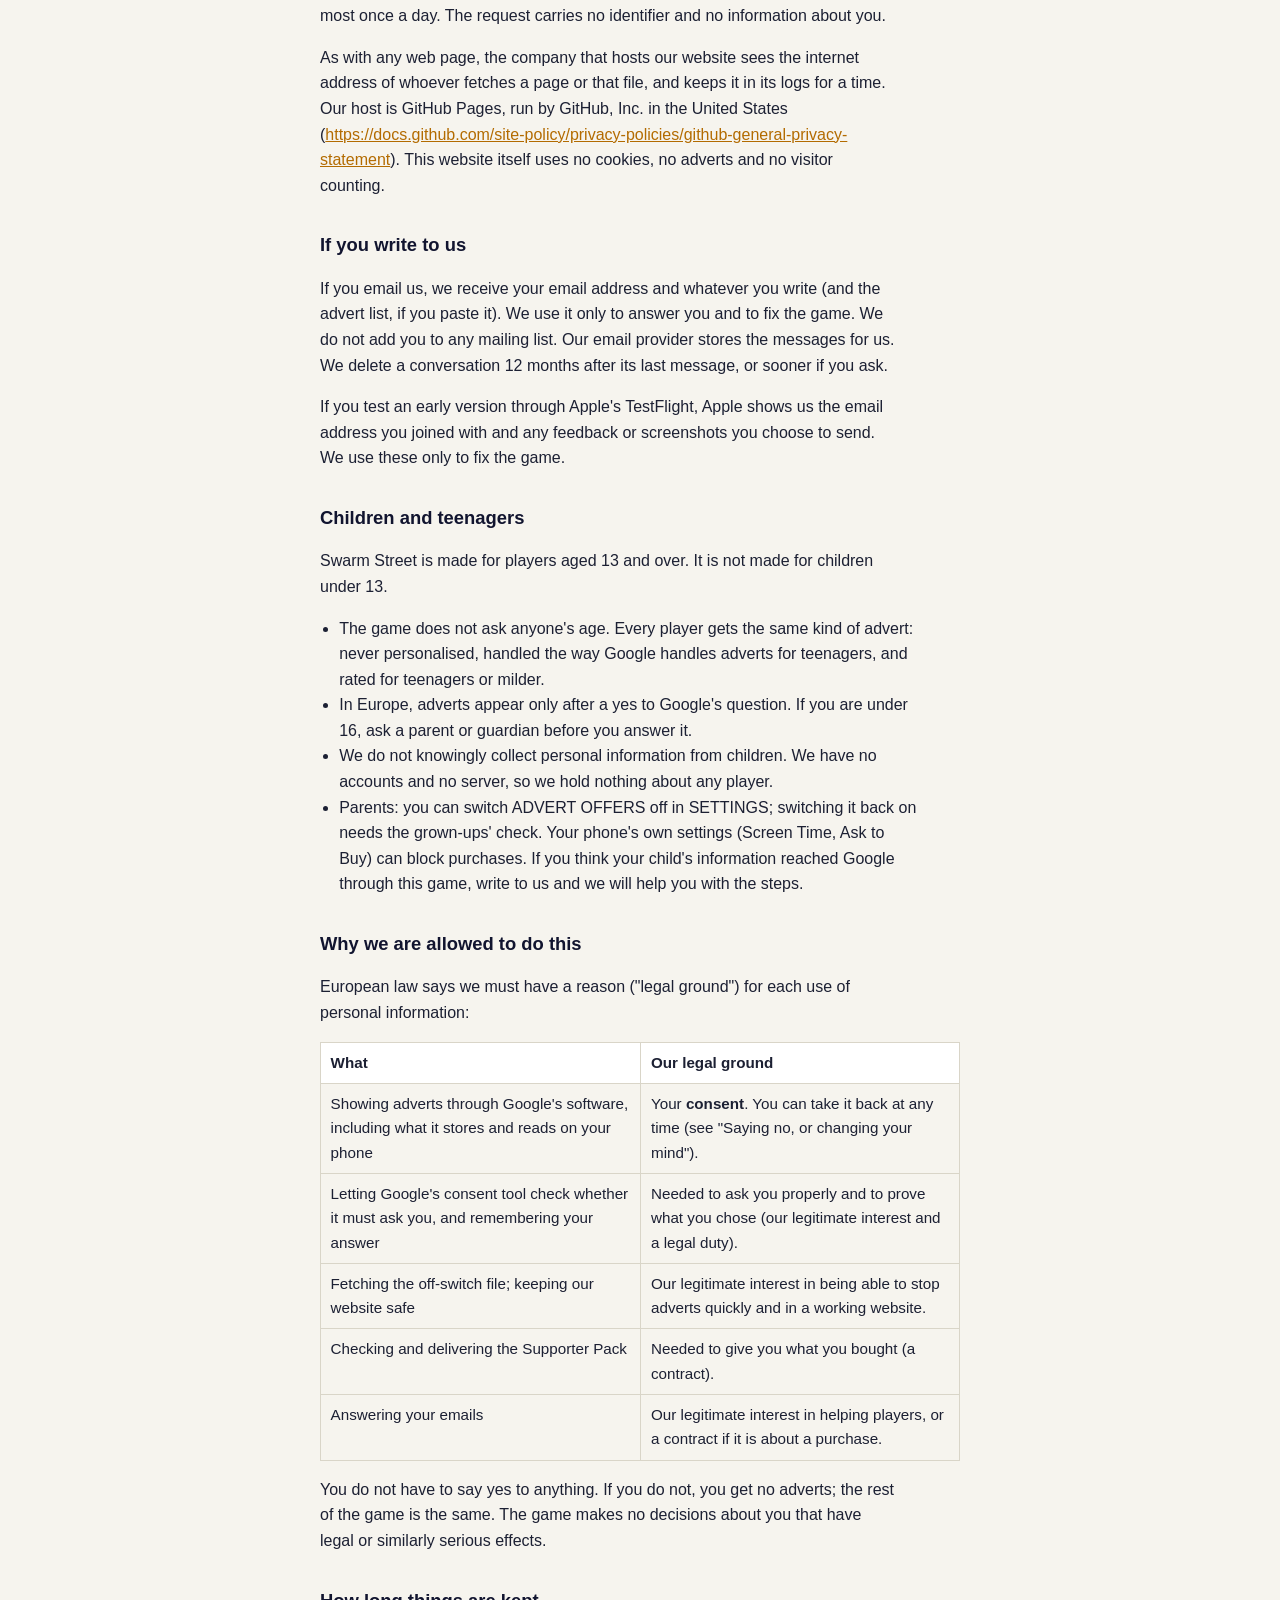
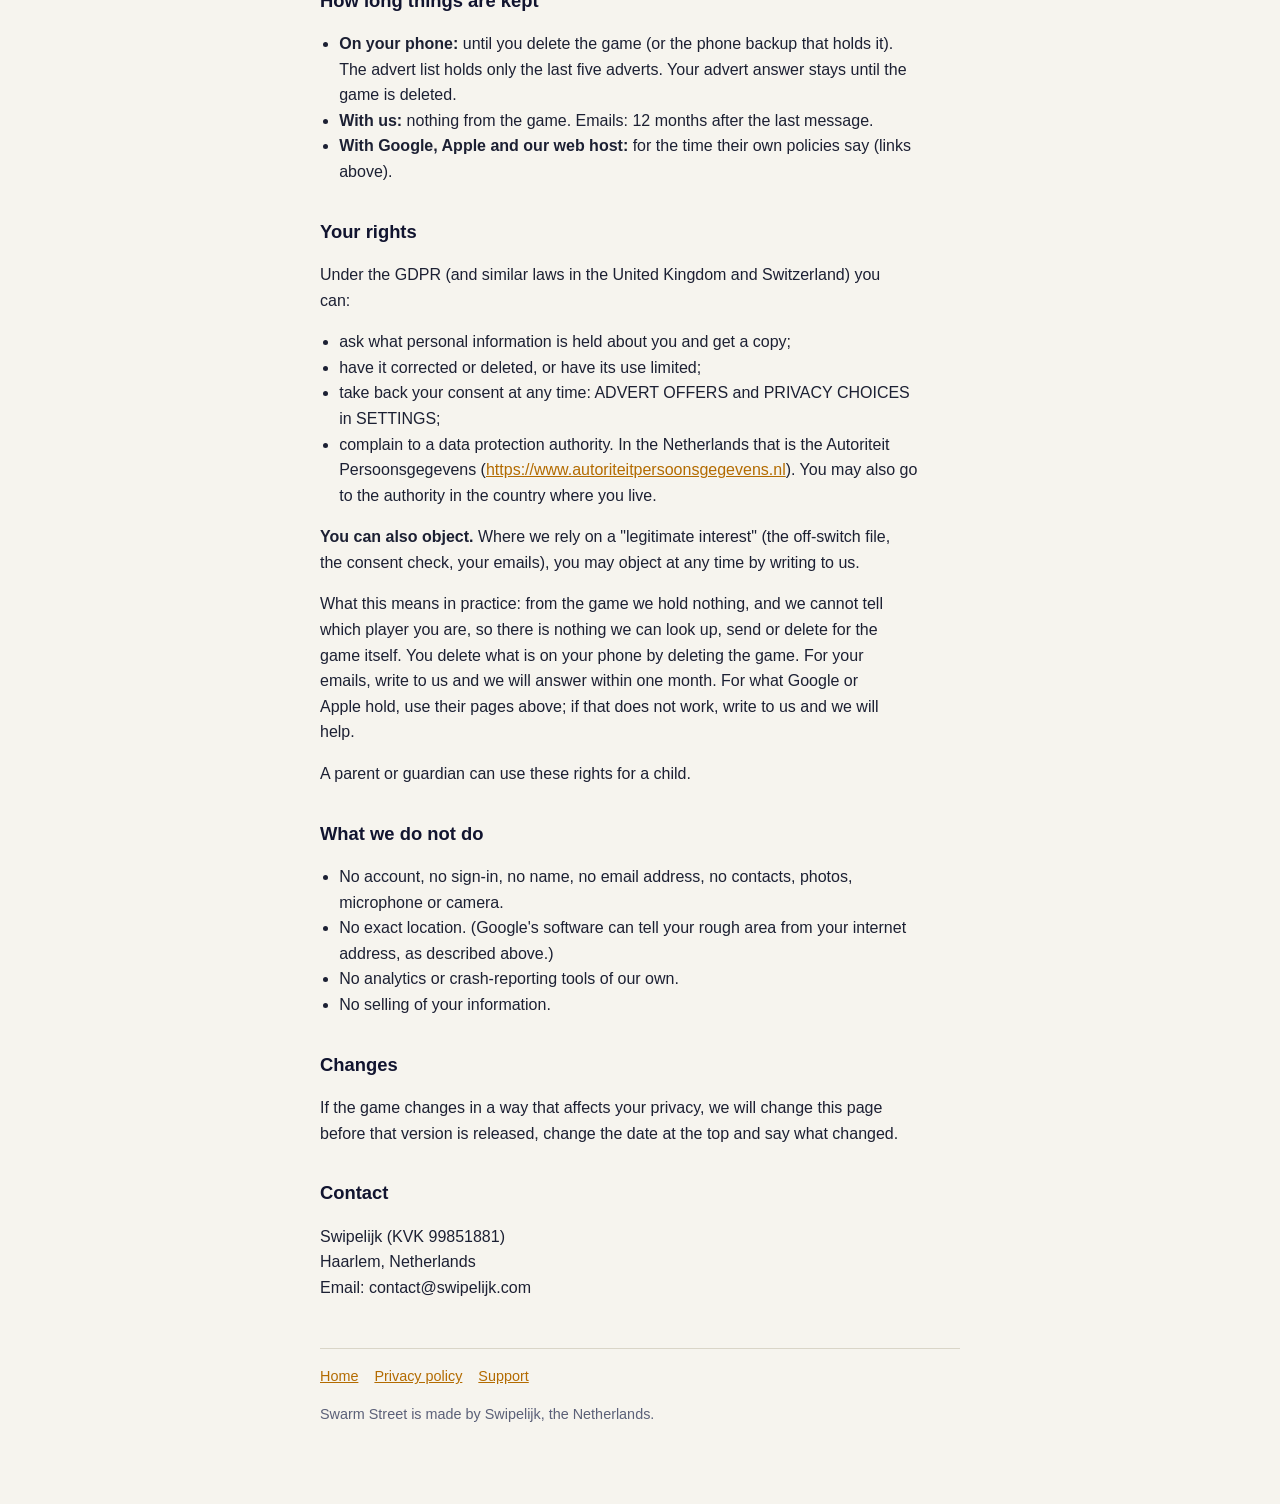
==== commit 18399772: "Privacy policy and support page updated: no age question, bonus adverts from night 3, adverts betwee" ====
--- a/privacy/index.html
+++ b/privacy/index.html
@@ -12,26 +12,27 @@
 <main>
 <header><a class="brand" href="../">Swarm Street</a></header>
 <h1>Swarm Street: Privacy Policy</h1>
-<p><strong>In force from:</strong> the release of the first version of Swarm Street with adverts and the Supporter Pack. Last updated: 19 November 2026.</p>
-<p><strong>What changed:</strong> This page replaces the earlier one, which described a game with no adverts, nothing to buy and no internet use. The game now has optional video adverts (through Google) and one optional purchase (through Apple's App Store). This page explains both.</p>
+<p><strong>In force from:</strong> the release of the first version of Swarm Street with adverts and the Supporter Pack. Last updated: 20 November 2026.</p>
+<p><strong>What changed:</strong> This page replaces the earlier one, which described a game with no adverts, nothing to buy and no internet use. The game now has video adverts (through Google) and one optional purchase (through Apple's App Store). This page explains both. The game does not ask your age.</p>
 <h2>The short version</h2>
-<ul><li>You can play the whole game without adverts and without paying.</li><li>There is no account and no sign-in. We, the developer, have no server. We never receive your name, your age or your progress.</li><li>Adverts appear only if you tap to watch one for a bonus. If you do, advert software made by <strong>Google</strong> runs inside the game and Google receives some information about your phone (listed below).</li><li>Adverts are never personalised. The game never asks for your phone's advertising ID and never asks to track you across other apps.</li><li>In Europe, adverts are only for players aged 16 or over who say yes to Google's question.</li><li>There is one optional purchase, the Supporter Pack. You buy it through Apple. We never see your payment details.</li></ul>
+<ul><li>You can play the whole game without adverts and without paying.</li><li>There is no account and no sign-in. We, the developer, have no server. We never receive your name, your age or your progress.</li><li>There are two kinds of advert. <strong>Bonus adverts</strong> are always your choice: you tap to watch one for a bonus. From night 6 the game may also show a short advert <strong>between nights</strong>. Both come through advert software made by <strong>Google</strong>, which receives some information about your phone (listed below).</li><li>Adverts are never personalised. The game never asks for your phone's advertising ID and never asks to track you across other apps.</li><li>In Europe, adverts appear only after you say yes to Google's question.</li><li>There is one optional purchase, the Supporter Pack. It removes the adverts between nights. You buy it through Apple. We never see your payment details.</li></ul>
 <h2>Who is responsible</h2>
 <p>Swarm Street is made and published by <strong>Swipelijk</strong>, a one-person business in the Netherlands, Chamber of Commerce (KVK) number 99851881.</p>
 <ul><li>Post: Haarlem, Netherlands</li><li>Email: contact@swipelijk.com</li></ul>
 <p>In this page "we" means that developer. Under European privacy law (the GDPR) we are the "controller": the one responsible for what the game does with personal information.</p>
 <h2>What stays on your phone</h2>
 <p>The game saves these things in files on your own phone. They are not sent to us or to anyone else by the game:</p>
-<ul><li>your progress (nights won, stars, bolts, workshop upgrades) and your settings, including your language;</li><li>the days you played, so the game can pace its gifts;</li><li>whether you own the Supporter Pack;</li><li>how many advert bonuses you used today, and a short list of the last five adverts shown (place, day and time), so you can report a bad advert;</li><li>if you were asked: your <strong>age group</strong> (never your year of birth) and your answer about adverts;</li><li>the last answer of the "off-switch" check described below.</li></ul>
-<p>NEW GAME in SETTINGS starts again from night 1. It sets your old progress aside on the phone; it does not erase your age group or your advert answer. Deleting the game deletes all of it. If your phone makes backups (for example to iCloud), a backup may contain these files and may bring them back when you restore the phone. Those backups are run by Apple under Apple's privacy policy, not by us.</p>
+<ul><li>your progress (nights won, stars, bolts, workshop upgrades) and your settings, including your language;</li><li>the days you played, so the game can pace its gifts;</li><li>whether you own the Supporter Pack;</li><li>how many advert bonuses you used today, and a short list of the last five adverts shown (place, day and time), so you can report a bad advert;</li><li>your answer about adverts, if you were asked;</li><li>the last answer of the "off-switch" check described below.</li></ul>
+<p>NEW GAME in SETTINGS starts again from night 1. It sets your old progress aside on the phone; it does not erase your advert answer. Deleting the game deletes all of it. If your phone makes backups (for example to iCloud), a backup may contain these files and may bring them back when you restore the phone. Those backups are run by Apple under Apple's privacy policy, not by us.</p>
 <h2>Reminders</h2>
 <p>The game can show reminders such as "Your post has arrived." They are off unless you turn them on. You can turn them off again in SETTINGS (NOTES) or in your phone's own notification settings. Reminders are planned on your phone. Nothing is sent to us or to anyone else to show them.</p>
-<h2>Adverts: only if you choose them</h2>
-<p>The game never shows an advert by itself. Sometimes it offers a bonus if you watch a video advert. You never have to: every night can be won without one.</p>
+<h2>Adverts</h2>
+<p><strong>Bonus adverts are always your choice.</strong> Sometimes the game offers a bonus (for example double the bolts you just won) if you watch a video advert. You never have to: every night can be won without one. Bonus adverts are offered from night 3.</p>
+<p><strong>Adverts between nights.</strong> From night 6 the game may show a short full-screen advert after a night you won: at most one every three nights and four a day, never on a night where you watched a bonus advert, and only once you have chosen to watch a bonus advert at least once. Owners of the Supporter Pack never see them.</p>
 <h3>What happens when you tap an advert offer</h3>
-<ol><li>The first time, the game explains advert offers. You choose SHOW THE ADVERT or NO THANKS.</li><li>In Europe the game then asks your year of birth (see "If you are in Europe").</li><li>The game lets Google's software ask Google whether Google's consent question is needed where you are. If it is, Google's question appears. <strong>This step already contacts Google:</strong> before you have answered, Google receives information such as your phone's internet address (IP address), which app is asking and details of your phone.</li><li>The game fetches a small "off-switch" file from our website (see below).</li><li>Only if every step allows it does Google's advert software start and load adverts.</li></ol>
-<p>After you have said yes once, the game repeats steps 3 to 5 by itself when you open the game on a day an advert bonus could be offered, so that adverts are ready. It does not ask you again each time.</p>
-<p>Until you tap an advert offer and choose SHOW THE ADVERT, the game does not start Google's software.</p>
+<ol><li>Tapping WATCH AD is your choice to see the advert. A small card shows while it loads; CANCEL stops it.</li><li>The game lets Google's software ask Google whether Google's consent question is needed where you are. If it is, Google's question appears. <strong>This step already contacts Google:</strong> before you have answered, Google receives information such as your phone's internet address (IP address), which app is asking and details of your phone.</li><li>The game fetches a small "off-switch" file from our website (see below).</li><li>Only if every step allows it does Google's advert software start and load adverts.</li></ol>
+<p>After you have said yes once, the game repeats steps 2 to 4 by itself when you open the game, so that adverts are ready. It does not ask you again each time.</p>
+<p>Until you tap an advert offer, the game does not start Google's software.</p>
 <h3>What Google receives</h3>
 <p>Once it runs, Google's advert software (Google AdMob, with Google's consent tool) receives:</p>
 <ul><li>your phone's internet address, from which Google can tell roughly where you are (such as your country or city);</li><li>details of your phone, such as its model and system version;</li><li>an identifier that Google's software creates for this game on your phone;</li><li>which adverts you were shown, whether you watched them to the end and whether you tapped them;</li><li>measurements of how Google's own software is working (crashes, speed, battery use).</li></ul>
@@ -45,16 +46,14 @@
 <ul><li>How Google uses information from apps that use its services: <a href="https://business.safety.google/privacy/">https://business.safety.google/privacy/</a></li><li>Google's privacy policy: <a href="https://policies.google.com/privacy">https://policies.google.com/privacy</a></li></ul>
 <p>Google may handle this information on computers outside Europe, including in the United States. Google explains on the pages above how it protects information that leaves Europe.</p>
 <h3>Saying no, or changing your mind</h3>
-<ul><li>Choose NO THANKS, or simply never tap an advert offer.</li><li>Switch ADVERT OFFERS off in SETTINGS at any time. (Switching it back on asks for the grown-ups' check.)</li><li>In Europe, PRIVACY CHOICES in SETTINGS opens Google's question again so you can change your answer. It appears once you have been asked, while ADVERT OFFERS is on. Opening it contacts Google again.</li><li>If you own the Supporter Pack, Google's advert software is never started.</li></ul>
+<ul><li>Simply never tap an advert offer, or press CANCEL while one loads.</li><li>Switch ADVERT OFFERS off in SETTINGS at any time. (Switching it back on asks for the grown-ups' check.)</li><li>In Europe, PRIVACY CHOICES in SETTINGS opens Google's question again so you can change your answer. It appears once you have been asked, while ADVERT OFFERS is on. Opening it contacts Google again.</li><li>If you own the Supporter Pack, Google's advert software is never started.</li></ul>
 <p>After a no, the game asks Google for no more adverts. To be sure Google's software has fully stopped, close the game and open it again. Saying no does not undo what happened before, and it does not delete what Google already received; for that, use Google's pages above.</p>
 <h2>If you are in Europe (the EEA, the United Kingdom or Switzerland)</h2>
-<p><strong>Year of birth.</strong> Before any advert, the game asks your year of birth once. This is to follow the privacy rules for young people. The game keeps only your <strong>age group</strong>, on your phone. The year itself is not kept and nothing you type there is sent to anyone. Type it carefully: the answer cannot be changed later in the game.</p>
-<p><strong>Under 16.</strong> If you are under 16, the game shows no adverts and never starts Google's advert software. Nothing else in the game changes. The game counts you as 16 only when your year of birth shows you have certainly had your 16th birthday, so some players who have just turned 16 are still counted as 15.</p>
-<p><strong>Google's question.</strong> If you are 16 or over, Google's question appears. Google's form may ask about more things than this game uses (for example personalised adverts). Whatever you answer there, this game only ever asks Google for adverts that are not personalised. If you do not allow Google to store or read information on your phone, the game shows no adverts and remembers your no on your phone.</p>
-<p><strong>How the game decides you are in Europe.</strong> It looks at your phone's region setting and the country of your App Store account. Google's software also makes its own check of where you are. If your phone and your App Store account are set to a country outside Europe but Google's check finds that its question is needed, the year of birth is asked after that check instead of before it.</p>
+<p><strong>Google's question.</strong> Before the first advert, Google's question appears. Google's form may ask about more things than this game uses (for example personalised adverts). Whatever you answer there, this game only ever asks Google for adverts that are not personalised. If you do not allow Google to store or read information on your phone, the game shows no adverts and remembers your no on your phone. If you are under 16, ask a parent or guardian before you answer.</p>
+<p><strong>How the game decides you are in Europe.</strong> It looks at your phone's region setting and the country of your App Store account. Google's software also makes its own check of where you are.</p>
 <h2>The Supporter Pack</h2>
-<p>The Supporter Pack is one optional purchase. It gives all the cannon looks at once, and, where the game offers advert bonuses, it gives those bonuses without the advert. Every look can also be earned by playing.</p>
-<p>You buy it through Apple's App Store. Apple takes the payment and sends the receipt. We never see your name, your Apple account or your payment details. Each time the game starts, for every player, it asks the App Store on your phone three things: the pack's price, whether this Apple account owns the pack (also through Family Sharing), and the country of the App Store account. The game keeps "owned: yes or no" on your phone. Nothing about the purchase is sent to us.</p>
+<p>The Supporter Pack is one optional purchase. It gives all the cannon looks at once, it gives the advert bonuses without the advert, and it removes the adverts between nights. Every look can also be earned by playing.</p>
+<p>You buy it through Apple's App Store. Apple takes the payment and sends the receipt. We never see your name, your Apple account or your payment details. Each time the game starts, and when you come back to it, for every player, it asks the App Store on your phone three things: the pack's price, whether this Apple account owns the pack (also through Family Sharing), and the country of the App Store account. The game keeps "owned: yes or no" on your phone. Nothing about the purchase is sent to us.</p>
 <p>Apple handles the purchase under its own privacy policy: <a href="https://www.apple.com/legal/privacy/">https://www.apple.com/legal/privacy/</a> . Refunds and cancelling are explained on our support page.</p>
 <h2>The off-switch file, and this website</h2>
 <p>Just before the advert software starts, the game fetches one small file from our website. The file only says whether adverts are currently switched on, so we can switch them off for everyone if something goes wrong. The game fetches it at most once a day. The request carries no identifier and no information about you.</p>
@@ -64,13 +63,13 @@
 <p>If you test an early version through Apple's TestFlight, Apple shows us the email address you joined with and any feedback or screenshots you choose to send. We use these only to fix the game.</p>
 <h2>Children and teenagers</h2>
 <p>Swarm Street is made for players aged 13 and over. It is not made for children under 13.</p>
-<ul><li>If the game learns that a player is under 13, it never shows adverts and never starts Google's advert software.</li><li>In Europe, players under 16 get no adverts (see above).</li><li>We do not knowingly collect personal information from children. We have no accounts and no server, so we hold nothing about any player.</li><li>Parents: you can switch ADVERT OFFERS off in SETTINGS; switching it back on needs the grown-ups' check. Your phone's own settings (Screen Time, Ask to Buy) can block purchases. If you think your child's information reached Google through this game, write to us and we will help you with the steps.</li></ul>
+<ul><li>The game does not ask anyone's age. Every player gets the same kind of advert: never personalised, handled the way Google handles adverts for teenagers, and rated for teenagers or milder.</li><li>In Europe, adverts appear only after a yes to Google's question. If you are under 16, ask a parent or guardian before you answer it.</li><li>We do not knowingly collect personal information from children. We have no accounts and no server, so we hold nothing about any player.</li><li>Parents: you can switch ADVERT OFFERS off in SETTINGS; switching it back on needs the grown-ups' check. Your phone's own settings (Screen Time, Ask to Buy) can block purchases. If you think your child's information reached Google through this game, write to us and we will help you with the steps.</li></ul>
 <h2>Why we are allowed to do this</h2>
 <p>European law says we must have a reason ("legal ground") for each use of personal information:</p>
-<div class="tablewrap"><table><thead><tr><th>What</th><th>Our legal ground</th></tr></thead><tbody><tr><td>Showing adverts through Google's software, including what it stores and reads on your phone</td><td>Your <strong>consent</strong>. You can take it back at any time (see "Saying no, or changing your mind").</td></tr><tr><td>Asking your year of birth and keeping your age group on your phone</td><td>We must follow the law on young people's consent (a legal duty and our legitimate interest in following it).</td></tr><tr><td>Letting Google's consent tool check whether it must ask you, and remembering your answer</td><td>Needed to ask you properly and to prove what you chose (our legitimate interest and a legal duty).</td></tr><tr><td>Fetching the off-switch file; keeping our website safe</td><td>Our legitimate interest in being able to stop adverts quickly and in a working website.</td></tr><tr><td>Checking and delivering the Supporter Pack</td><td>Needed to give you what you bought (a contract).</td></tr><tr><td>Answering your emails</td><td>Our legitimate interest in helping players, or a contract if it is about a purchase.</td></tr></tbody></table></div>
-<p>You do not have to give your year of birth or say yes to anything. If you do not, you get no adverts; the rest of the game is the same. The game makes no decisions about you that have legal or similarly serious effects.</p>
+<div class="tablewrap"><table><thead><tr><th>What</th><th>Our legal ground</th></tr></thead><tbody><tr><td>Showing adverts through Google's software, including what it stores and reads on your phone</td><td>Your <strong>consent</strong>. You can take it back at any time (see "Saying no, or changing your mind").</td></tr><tr><td>Letting Google's consent tool check whether it must ask you, and remembering your answer</td><td>Needed to ask you properly and to prove what you chose (our legitimate interest and a legal duty).</td></tr><tr><td>Fetching the off-switch file; keeping our website safe</td><td>Our legitimate interest in being able to stop adverts quickly and in a working website.</td></tr><tr><td>Checking and delivering the Supporter Pack</td><td>Needed to give you what you bought (a contract).</td></tr><tr><td>Answering your emails</td><td>Our legitimate interest in helping players, or a contract if it is about a purchase.</td></tr></tbody></table></div>
+<p>You do not have to say yes to anything. If you do not, you get no adverts; the rest of the game is the same. The game makes no decisions about you that have legal or similarly serious effects.</p>
 <h2>How long things are kept</h2>
-<ul><li><strong>On your phone:</strong> until you delete the game (or the phone backup that holds it). The advert list holds only the last five adverts. Your age group and your advert answer stay until the game is deleted.</li><li><strong>With us:</strong> nothing from the game. Emails: 12 months after the last message.</li><li><strong>With Google, Apple and our web host:</strong> for the time their own policies say (links above).</li></ul>
+<ul><li><strong>On your phone:</strong> until you delete the game (or the phone backup that holds it). The advert list holds only the last five adverts. Your advert answer stays until the game is deleted.</li><li><strong>With us:</strong> nothing from the game. Emails: 12 months after the last message.</li><li><strong>With Google, Apple and our web host:</strong> for the time their own policies say (links above).</li></ul>
 <h2>Your rights</h2>
 <p>Under the GDPR (and similar laws in the United Kingdom and Switzerland) you can:</p>
 <ul><li>ask what personal information is held about you and get a copy;</li><li>have it corrected or deleted, or have its use limited;</li><li>take back your consent at any time: ADVERT OFFERS and PRIVACY CHOICES in SETTINGS;</li><li>complain to a data protection authority. In the Netherlands that is the Autoriteit Persoonsgegevens (<a href="https://www.autoriteitpersoonsgegevens.nl">https://www.autoriteitpersoonsgegevens.nl</a>). You may also go to the authority in the country where you live.</li></ul>
